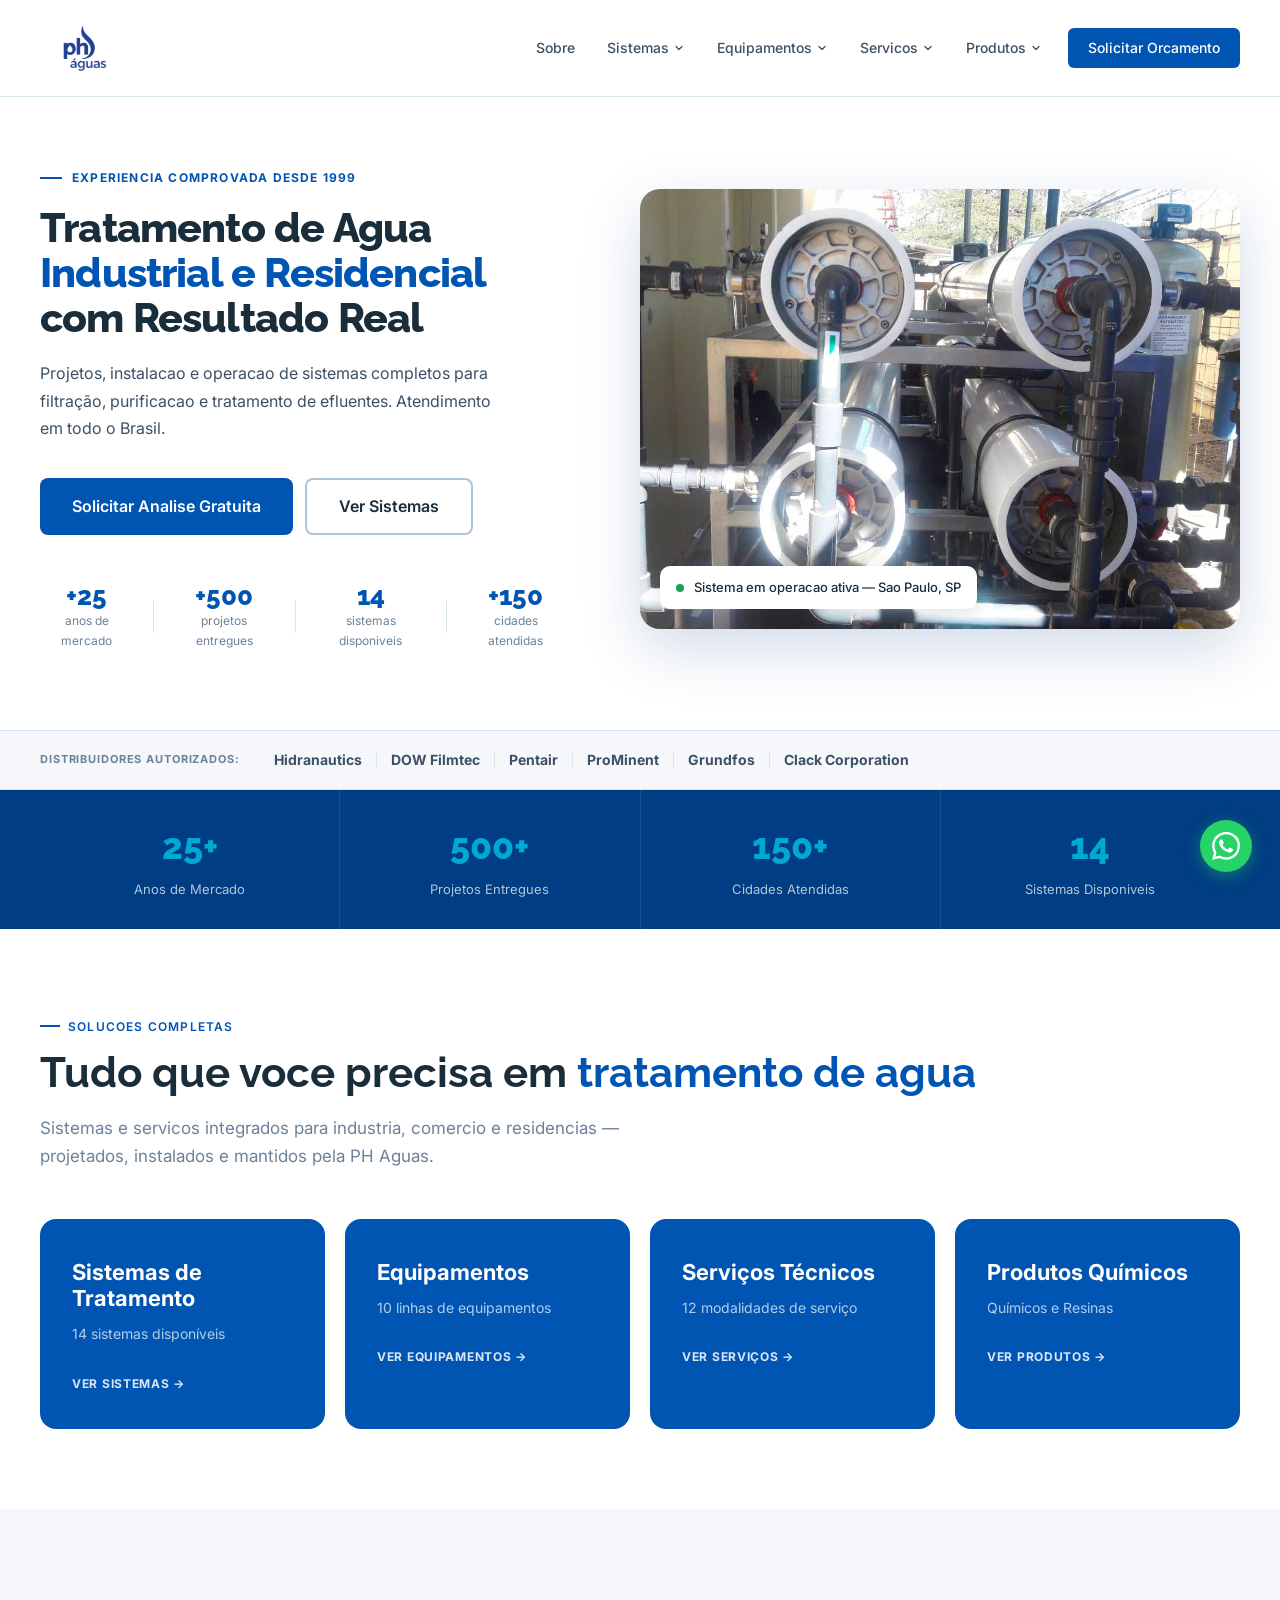
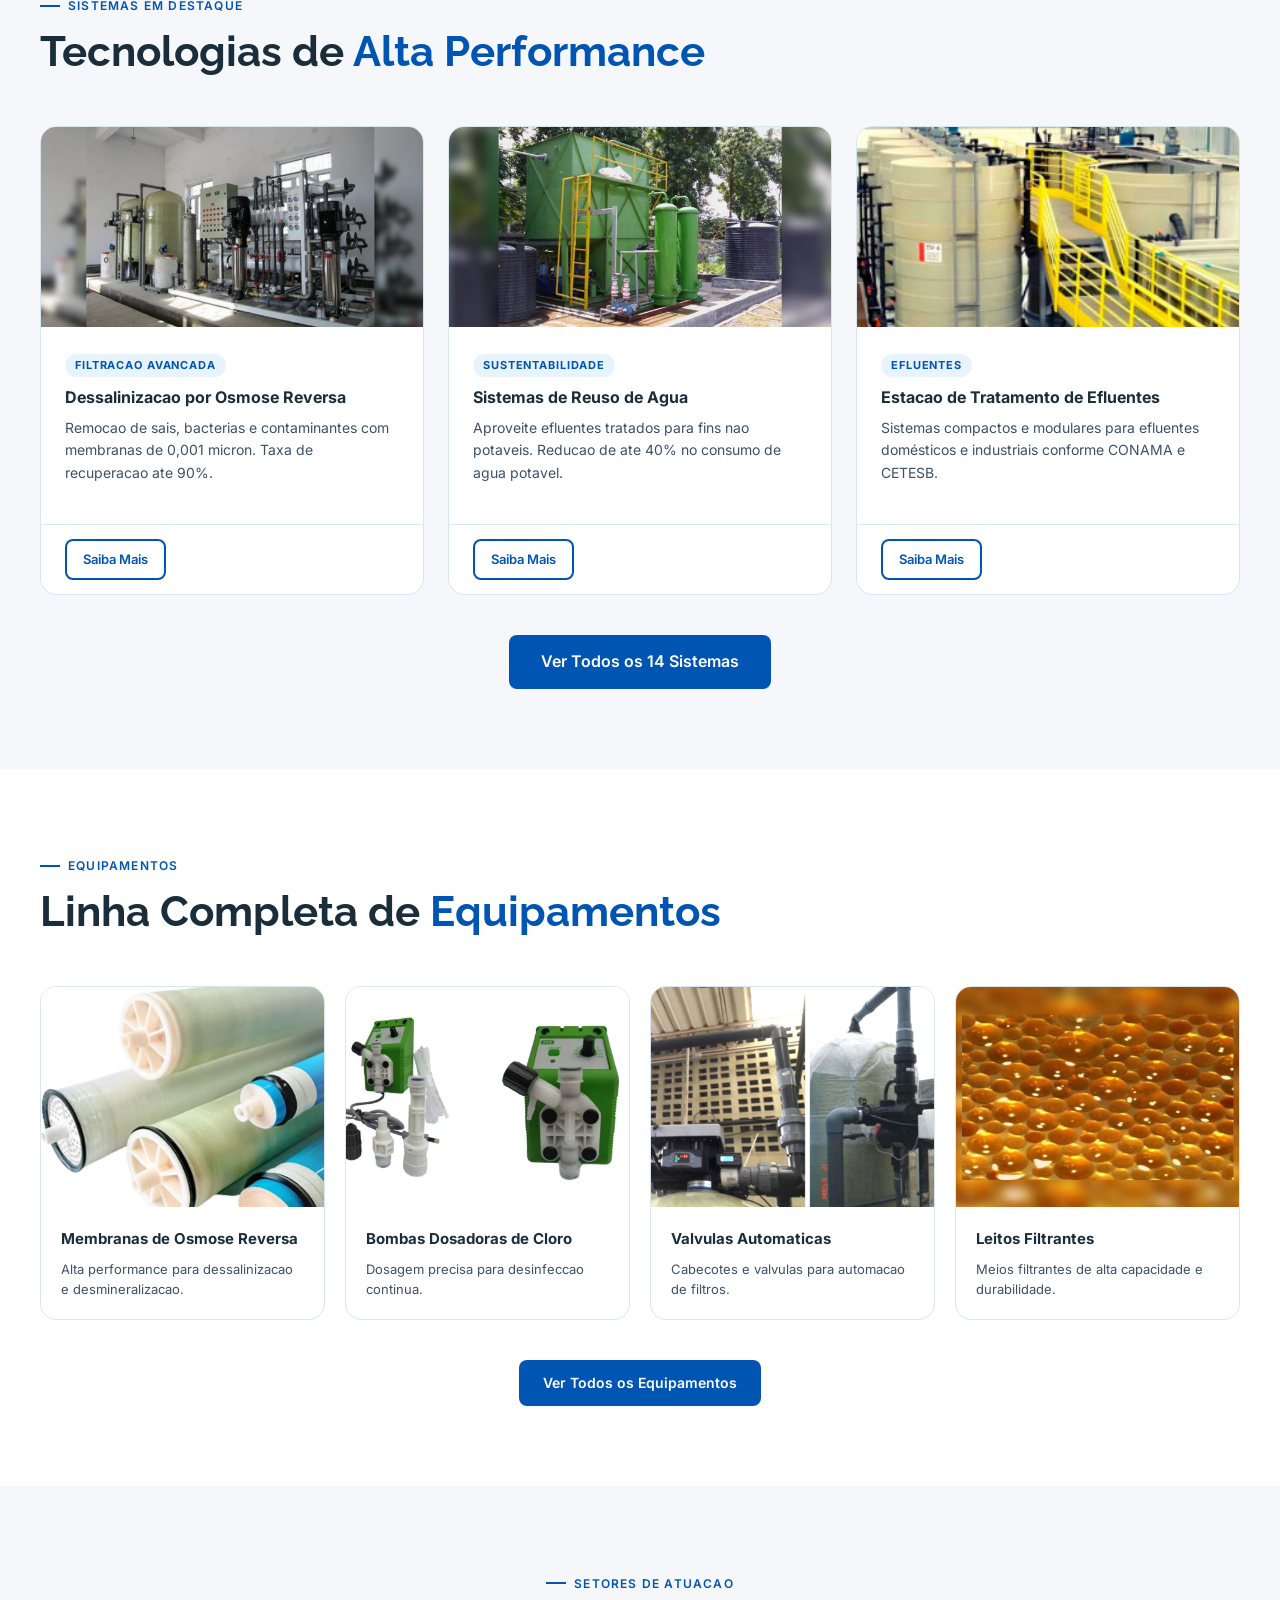
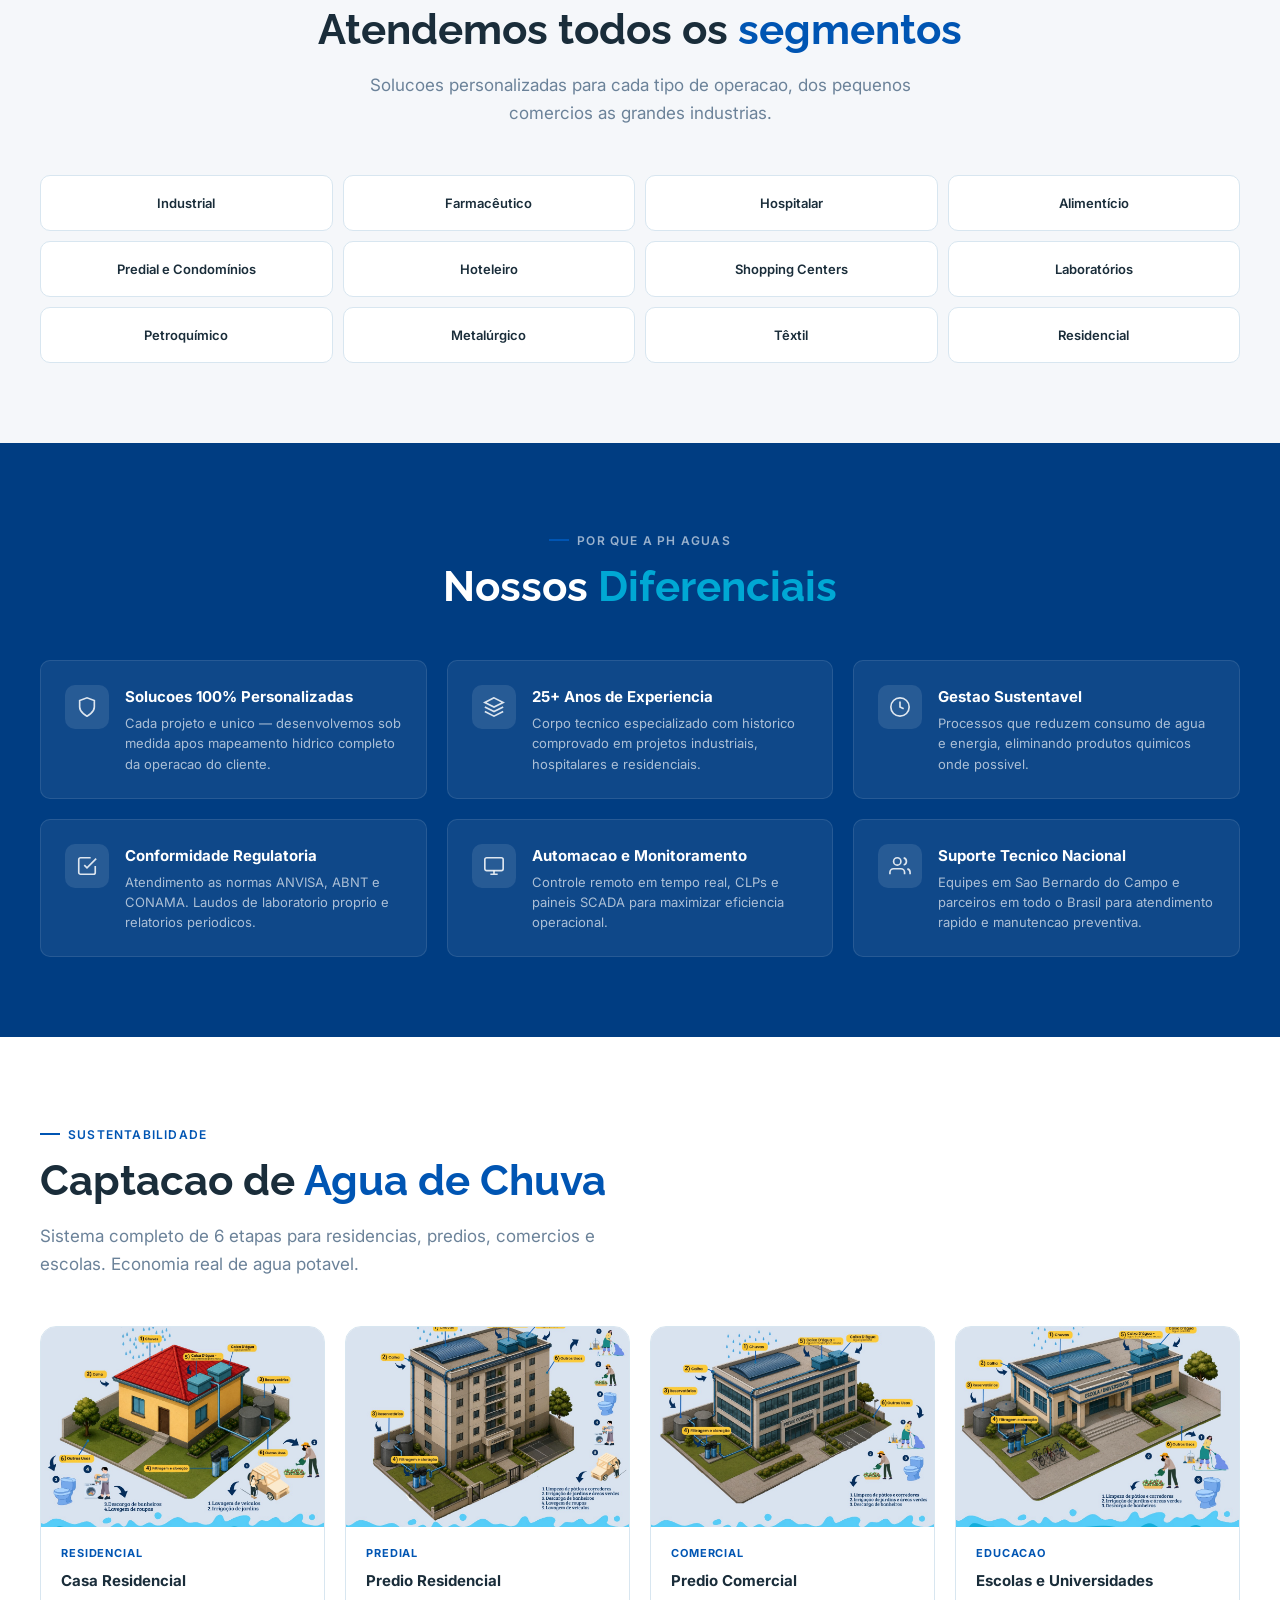
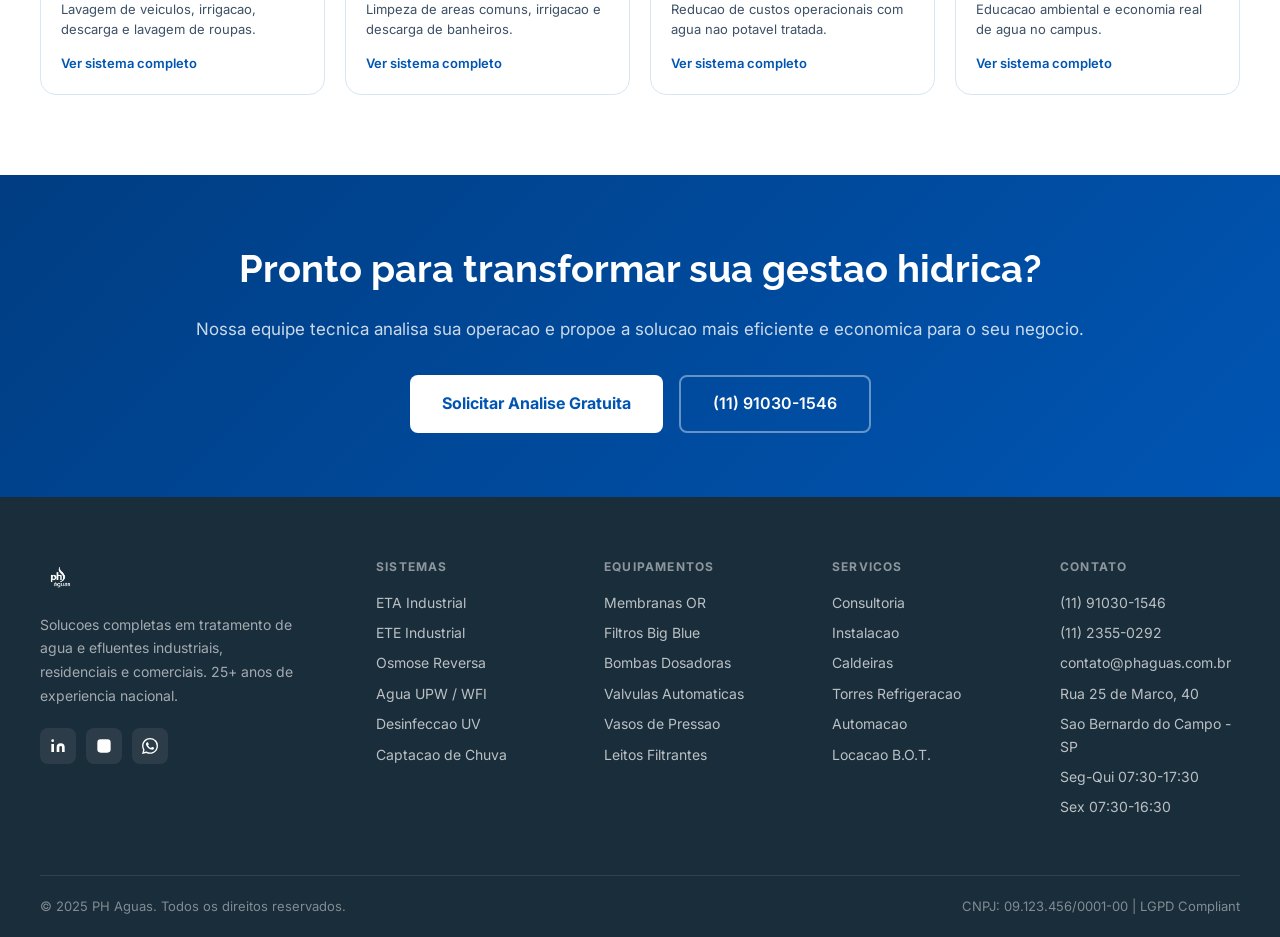
==== index.html @ 504dcce9 "Add full PH Aguas website" ====
<!DOCTYPE html>
<html lang="pt-BR">
<head>
  <meta charset="UTF-8">
  <meta name="viewport" content="width=device-width, initial-scale=1.0">
  <title>PH Aguas &mdash; Tratamento de Agua e Efluentes Industriais</title>
  <meta name="description" content="PH Aguas: solucoes completas em tratamento de agua industrial, residencial e captacao de chuva. +25 anos de experiencia em todo o Brasil.">
  <link rel="preconnect" href="https://fonts.googleapis.com">
  <link href="https://fonts.googleapis.com/css2?family=Inter:wght@300;400;500;600;700&family=Raleway:wght@700;800&display=swap" rel="stylesheet">
  <link rel="stylesheet" href="styles/main.css">
  <style>
    .category-grid { display: grid; grid-template-columns: repeat(4,1fr); gap: 20px; }
    @media(max-width:1024px) { .category-grid { grid-template-columns: repeat(2,1fr); } }
    @media(max-width:600px)  { .category-grid { grid-template-columns: 1fr; } }

    .diff-grid { display: grid; grid-template-columns: repeat(3,1fr); gap: 20px; }
    @media(max-width:768px){ .diff-grid { grid-template-columns: 1fr; } }
    .diff-item { display: flex; gap: 16px; align-items: flex-start; padding: 24px; background: rgba(255,255,255,.06); border: 1px solid rgba(255,255,255,.1); border-radius: var(--radius); }
    .diff-icon { width: 44px; height: 44px; border-radius: 10px; background: rgba(255,255,255,.1); display: flex; align-items: center; justify-content: center; flex-shrink: 0; }
    .diff-icon svg { width: 22px; stroke: rgba(255,255,255,.85); fill: none; stroke-width: 1.8; }
    .diff-title { font-size: 15px; font-weight: 700; color: var(--white); margin-bottom: 4px; }
    .diff-desc { font-size: 13px; color: rgba(255,255,255,.65); line-height: 1.55; }

    .chuva-grid { display: grid; grid-template-columns: repeat(4,1fr); gap: 20px; }
    @media(max-width:900px){ .chuva-grid { grid-template-columns: repeat(2,1fr); } }
    @media(max-width:500px){ .chuva-grid { grid-template-columns: 1fr; } }
    .chuva-card { background: var(--white); border: 1px solid var(--gray-border); border-radius: var(--radius-lg); overflow: hidden; transition: all var(--transition); cursor: pointer; text-decoration: none; color: inherit; display: block; }
    .chuva-card:hover { box-shadow: var(--shadow-lg); transform: translateY(-4px); border-color: var(--blue); }
    .chuva-card img { width: 100%; height: 200px; object-fit: cover; display: block; }
    .chuva-card-body { padding: 18px 20px 20px; }
    .chuva-tag { font-size: 11px; font-weight: 700; color: var(--blue); text-transform: uppercase; letter-spacing: .08em; margin-bottom: 6px; }
    .chuva-title { font-size: 15px; font-weight: 700; color: var(--text-dark); margin-bottom: 6px; }
    .chuva-desc { font-size: 13px; color: var(--text); line-height: 1.55; margin-bottom: 14px; }
    .chuva-link { font-size: 13px; font-weight: 600; color: var(--blue); }
  </style>
</head>
<body class="page-content">

  <!-- HERO -->
  <section id="hero-home">
    <div class="container">
      <div class="hero-wrap">
        <div class="hero-content">
          <div class="hero-eyebrow">Experiencia comprovada desde 1999</div>
          <h1 class="hero-h1">Tratamento de Agua<br><span class="accent">Industrial e Residencial</span><br>com Resultado Real</h1>
          <p class="hero-sub">Projetos, instalacao e operacao de sistemas completos para filtração, purificacao e tratamento de efluentes. Atendimento em todo o Brasil.</p>
          <div class="hero-actions">
            <a href="contato.html" class="btn btn-primary btn-lg">Solicitar Analise Gratuita</a>
            <a href="sistemas.html" class="btn btn-outline-dark btn-lg">Ver Sistemas</a>
          </div>
          <div class="hero-trust-row">
            <div class="trust-stat">
              <span class="trust-num">+25</span>
              <span class="trust-lbl">anos de mercado</span>
            </div>
            <div class="trust-sep"></div>
            <div class="trust-stat">
              <span class="trust-num">+500</span>
              <span class="trust-lbl">projetos entregues</span>
            </div>
            <div class="trust-sep"></div>
            <div class="trust-stat">
              <span class="trust-num">14</span>
              <span class="trust-lbl">sistemas disponiveis</span>
            </div>
            <div class="trust-sep"></div>
            <div class="trust-stat">
              <span class="trust-num">+150</span>
              <span class="trust-lbl">cidades atendidas</span>
            </div>
          </div>
        </div>
        <div class="hero-photo">
          <div class="hero-photo-frame">
            <img src="images/sistemas/osmose-reversa.jpg" alt="Sistema de Osmose Reversa PH Aguas">
            <div class="hero-badge-card">
              <span class="badge-dot"></span>
              <span>Sistema em operacao ativa &mdash; Sao Paulo, SP</span>
            </div>
          </div>
        </div>
      </div>
    </div>
    <div class="hero-partners-bar">
      <div class="container">
        <span class="partners-label">Distribuidores autorizados:</span>
        <div class="partners-row">
          <span class="partner-name">Hidranautics</span>
          <span class="partner-sep"></span>
          <span class="partner-name">DOW Filmtec</span>
          <span class="partner-sep"></span>
          <span class="partner-name">Pentair</span>
          <span class="partner-sep"></span>
          <span class="partner-name">ProMinent</span>
          <span class="partner-sep"></span>
          <span class="partner-name">Grundfos</span>
          <span class="partner-sep"></span>
          <span class="partner-name">Clack Corporation</span>
        </div>
      </div>
    </div>
  </section>

  <!-- STATS BAR -->
  <div class="stats-bar">
    <div class="container">
      <div class="stat-item"><span class="stat-value" data-target="25" data-suffix="+">25+</span><span class="stat-label">Anos de Mercado</span></div>
      <div class="stat-item"><span class="stat-value" data-target="500" data-suffix="+">500+</span><span class="stat-label">Projetos Entregues</span></div>
      <div class="stat-item"><span class="stat-value" data-target="150" data-suffix="+">150+</span><span class="stat-label">Cidades Atendidas</span></div>
      <div class="stat-item"><span class="stat-value" data-target="14" data-suffix="">14</span><span class="stat-label">Sistemas Disponiveis</span></div>
    </div>
  </div>

  <!-- CATEGORIAS -->
  <section class="section">
    <div class="container">
      <div class="section-header">
        <span class="section-tag">Solucoes Completas</span>
        <h2 class="section-title">Tudo que voce precisa em <span>tratamento de agua</span></h2>
        <p class="section-subtitle">Sistemas e servicos integrados para industria, comercio e residencias &mdash; projetados, instalados e mantidos pela PH Aguas.</p>
      </div>
      <div class="category-grid">
        <a href="sistemas.html" class="ov-card fade-up" data-delay="0">
          <div class="ov-title">Sistemas de Tratamento</div>
          <div class="ov-count">14 sistemas disponíveis</div>
          <div class="ov-arrow">Ver sistemas &rarr;</div>
        </a>
        <a href="equipamentos.html" class="ov-card fade-up" data-delay="80">
          <div class="ov-title">Equipamentos</div>
          <div class="ov-count">10 linhas de equipamentos</div>
          <div class="ov-arrow">Ver equipamentos &rarr;</div>
        </a>
        <a href="servicos.html" class="ov-card fade-up" data-delay="160">
          <div class="ov-title">Serviços Técnicos</div>
          <div class="ov-count">12 modalidades de serviço</div>
          <div class="ov-arrow">Ver serviços &rarr;</div>
        </a>
        <a href="produtos.html" class="ov-card fade-up" data-delay="240">
          <div class="ov-title">Produtos Químicos</div>
          <div class="ov-count">Químicos e Resinas</div>
          <div class="ov-arrow">Ver produtos &rarr;</div>
        </a>
      </div>
    </div>
  </section>

  <!-- SISTEMAS DESTAQUE -->
  <section class="section gray">
    <div class="container">
      <div class="section-header">
        <span class="section-tag">Sistemas em Destaque</span>
        <h2 class="section-title">Tecnologias de <span>Alta Performance</span></h2>
      </div>
      <div class="grid-3">
        <div class="card fade-up" data-delay="0">
          <img class="card-img" src="images/sistemas/osmose-1.jpg" alt="Osmose Reversa">
          <div class="card-body">
            <span class="card-tag">Filtracao Avancada</span>
            <div class="card-title">Dessalinizacao por Osmose Reversa</div>
            <div class="card-desc">Remocao de sais, bacterias e contaminantes com membranas de 0,001 micron. Taxa de recuperacao ate 90%.</div>
          </div>
          <div class="card-footer"><a href="sistemas.html" class="btn btn-outline btn-sm">Saiba Mais</a></div>
        </div>
        <div class="card fade-up" data-delay="100">
          <img class="card-img" src="images/sistemas/reuso.jpg" alt="Reuso de Agua">
          <div class="card-body">
            <span class="card-tag">Sustentabilidade</span>
            <div class="card-title">Sistemas de Reuso de Agua</div>
            <div class="card-desc">Aproveite efluentes tratados para fins nao potaveis. Reducao de ate 40% no consumo de agua potavel.</div>
          </div>
          <div class="card-footer"><a href="sistemas.html" class="btn btn-outline btn-sm">Saiba Mais</a></div>
        </div>
        <div class="card fade-up" data-delay="200">
          <img class="card-img" src="images/sistemas/ete.jpg" alt="ETE">
          <div class="card-body">
            <span class="card-tag">Efluentes</span>
            <div class="card-title">Estacao de Tratamento de Efluentes</div>
            <div class="card-desc">Sistemas compactos e modulares para efluentes domésticos e industriais conforme CONAMA e CETESB.</div>
          </div>
          <div class="card-footer"><a href="sistemas.html" class="btn btn-outline btn-sm">Saiba Mais</a></div>
        </div>
      </div>
      <div style="text-align:center;margin-top:40px">
        <a href="sistemas.html" class="btn btn-primary btn-lg">Ver Todos os 14 Sistemas</a>
      </div>
    </div>
  </section>

  <!-- EQUIPAMENTOS DESTAQUE -->
  <section class="section">
    <div class="container">
      <div class="section-header">
        <span class="section-tag">Equipamentos</span>
        <h2 class="section-title">Linha Completa de <span>Equipamentos</span></h2>
      </div>
      <div class="grid-4 fade-up">
        <div class="eq-card">
          <img class="eq-card-img" src="images/equipamentos/membranas.jpg" alt="Membranas">
          <div class="eq-card-body">
            <div class="eq-card-title">Membranas de Osmose Reversa</div>
            <div class="eq-card-desc">Alta performance para dessalinizacao e desmineralizacao.</div>
          </div>
        </div>
        <div class="eq-card">
          <img class="eq-card-img" src="images/equipamentos/bombas.jpg" alt="Bombas">
          <div class="eq-card-body">
            <div class="eq-card-title">Bombas Dosadoras de Cloro</div>
            <div class="eq-card-desc">Dosagem precisa para desinfeccao continua.</div>
          </div>
        </div>
        <div class="eq-card">
          <img class="eq-card-img" src="images/equipamentos/valvulas.jpg" alt="Valvulas">
          <div class="eq-card-body">
            <div class="eq-card-title">Valvulas Automaticas</div>
            <div class="eq-card-desc">Cabecotes e valvulas para automacao de filtros.</div>
          </div>
        </div>
        <div class="eq-card">
          <img class="eq-card-img" src="images/equipamentos/leitos.jpg" alt="Leitos">
          <div class="eq-card-body">
            <div class="eq-card-title">Leitos Filtrantes</div>
            <div class="eq-card-desc">Meios filtrantes de alta capacidade e durabilidade.</div>
          </div>
        </div>
      </div>
      <div style="text-align:center;margin-top:40px">
        <a href="equipamentos.html" class="btn btn-primary">Ver Todos os Equipamentos</a>
      </div>
    </div>
  </section>

  <!-- SETORES -->
  <section class="section gray">
    <div class="container">
      <div class="section-header center">
        <span class="section-tag">Setores de Atuacao</span>
        <h2 class="section-title">Atendemos todos os <span>segmentos</span></h2>
        <p class="section-subtitle">Solucoes personalizadas para cada tipo de operacao, dos pequenos comercios as grandes industrias.</p>
      </div>
      <div class="sector-grid fade-up">
        <div class="sector-card"><span class="sector-name">Industrial</span></div>
        <div class="sector-card"><span class="sector-name">Farmacêutico</span></div>
        <div class="sector-card"><span class="sector-name">Hospitalar</span></div>
        <div class="sector-card"><span class="sector-name">Alimentício</span></div>
        <div class="sector-card"><span class="sector-name">Predial e Condomínios</span></div>
        <div class="sector-card"><span class="sector-name">Hoteleiro</span></div>
        <div class="sector-card"><span class="sector-name">Shopping Centers</span></div>
        <div class="sector-card"><span class="sector-name">Laboratórios</span></div>
        <div class="sector-card"><span class="sector-name">Petroquímico</span></div>
        <div class="sector-card"><span class="sector-name">Metalúrgico</span></div>
        <div class="sector-card"><span class="sector-name">Têxtil</span></div>
        <div class="sector-card"><span class="sector-name">Residencial</span></div>
      </div>
    </div>
  </section>

  <!-- DIFERENCIAIS -->
  <section class="section blue-dark">
    <div class="container">
      <div class="section-header center">
        <span class="section-tag" style="color:rgba(255,255,255,.6)">Por que a PH Aguas</span>
        <h2 class="section-title" style="color:white">Nossos <span style="color:var(--cyan)">Diferenciais</span></h2>
      </div>
      <div class="diff-grid fade-up">
        <div class="diff-item">
          <div class="diff-icon"><svg viewBox="0 0 24 24"><path d="M12 22s8-4 8-10V5l-8-3-8 3v7c0 6 8 10 8 10z"/></svg></div>
          <div>
            <div class="diff-title">Solucoes 100% Personalizadas</div>
            <div class="diff-desc">Cada projeto e unico — desenvolvemos sob medida apos mapeamento hidrico completo da operacao do cliente.</div>
          </div>
        </div>
        <div class="diff-item">
          <div class="diff-icon"><svg viewBox="0 0 24 24"><path d="M12 2L2 7l10 5 10-5-10-5zM2 17l10 5 10-5M2 12l10 5 10-5"/></svg></div>
          <div>
            <div class="diff-title">25+ Anos de Experiencia</div>
            <div class="diff-desc">Corpo tecnico especializado com historico comprovado em projetos industriais, hospitalares e residenciais.</div>
          </div>
        </div>
        <div class="diff-item">
          <div class="diff-icon"><svg viewBox="0 0 24 24"><circle cx="12" cy="12" r="10"/><polyline points="12 6 12 12 16 14"/></svg></div>
          <div>
            <div class="diff-title">Gestao Sustentavel</div>
            <div class="diff-desc">Processos que reduzem consumo de agua e energia, eliminando produtos quimicos onde possivel.</div>
          </div>
        </div>
        <div class="diff-item">
          <div class="diff-icon"><svg viewBox="0 0 24 24"><path d="M9 11l3 3L22 4"/><path d="M21 12v7a2 2 0 01-2 2H5a2 2 0 01-2-2V5a2 2 0 012-2h11"/></svg></div>
          <div>
            <div class="diff-title">Conformidade Regulatoria</div>
            <div class="diff-desc">Atendimento as normas ANVISA, ABNT e CONAMA. Laudos de laboratorio proprio e relatorios periodicos.</div>
          </div>
        </div>
        <div class="diff-item">
          <div class="diff-icon"><svg viewBox="0 0 24 24"><rect x="2" y="3" width="20" height="14" rx="2"/><path d="M8 21h8M12 17v4"/></svg></div>
          <div>
            <div class="diff-title">Automacao e Monitoramento</div>
            <div class="diff-desc">Controle remoto em tempo real, CLPs e paineis SCADA para maximizar eficiencia operacional.</div>
          </div>
        </div>
        <div class="diff-item">
          <div class="diff-icon"><svg viewBox="0 0 24 24"><path d="M17 21v-2a4 4 0 00-4-4H5a4 4 0 00-4 4v2"/><circle cx="9" cy="7" r="4"/><path d="M23 21v-2a4 4 0 00-3-3.87M16 3.13a4 4 0 010 7.75"/></svg></div>
          <div>
            <div class="diff-title">Suporte Tecnico Nacional</div>
            <div class="diff-desc">Equipes em Sao Bernardo do Campo e parceiros em todo o Brasil para atendimento rapido e manutencao preventiva.</div>
          </div>
        </div>
      </div>
    </div>
  </section>

  <!-- CAPTACAO DE AGUA DE CHUVA -->
  <section class="section">
    <div class="container">
      <div class="section-header">
        <span class="section-tag">Sustentabilidade</span>
        <h2 class="section-title">Captacao de <span>Agua de Chuva</span></h2>
        <p class="section-subtitle">Sistema completo de 6 etapas para residencias, predios, comercios e escolas. Economia real de agua potavel.</p>
      </div>
      <div class="chuva-grid fade-up">
        <a href="chuva.html#casa" class="chuva-card">
          <img src="images/chuva-casa.jpg" alt="Casa Residencial">
          <div class="chuva-card-body">
            <div class="chuva-tag">Residencial</div>
            <div class="chuva-title">Casa Residencial</div>
            <div class="chuva-desc">Lavagem de veiculos, irrigacao, descarga e lavagem de roupas.</div>
            <div class="chuva-link">Ver sistema completo</div>
          </div>
        </a>
        <a href="chuva.html#predial" class="chuva-card">
          <img src="images/chuva-predial.jpg" alt="Predio Residencial">
          <div class="chuva-card-body">
            <div class="chuva-tag">Predial</div>
            <div class="chuva-title">Predio Residencial</div>
            <div class="chuva-desc">Limpeza de areas comuns, irrigacao e descarga de banheiros.</div>
            <div class="chuva-link">Ver sistema completo</div>
          </div>
        </a>
        <a href="chuva.html#comercial" class="chuva-card">
          <img src="images/chuva-comercial.jpg" alt="Predio Comercial">
          <div class="chuva-card-body">
            <div class="chuva-tag">Comercial</div>
            <div class="chuva-title">Predio Comercial</div>
            <div class="chuva-desc">Reducao de custos operacionais com agua nao potavel tratada.</div>
            <div class="chuva-link">Ver sistema completo</div>
          </div>
        </a>
        <a href="chuva.html#escola" class="chuva-card">
          <img src="images/chuva-escola.jpg" alt="Escola">
          <div class="chuva-card-body">
            <div class="chuva-tag">Educacao</div>
            <div class="chuva-title">Escolas e Universidades</div>
            <div class="chuva-desc">Educacao ambiental e economia real de agua no campus.</div>
            <div class="chuva-link">Ver sistema completo</div>
          </div>
        </a>
      </div>
    </div>
  </section>

  <!-- CTA FINAL -->
  <div class="cta-band">
    <div class="container">
      <h2>Pronto para transformar sua gestao hidrica?</h2>
      <p>Nossa equipe tecnica analisa sua operacao e propoe a solucao mais eficiente e economica para o seu negocio.</p>
      <div class="actions">
        <a href="contato.html" class="btn btn-white btn-lg">Solicitar Analise Gratuita</a>
        <a href="tel:+5511910301546" class="btn btn-outline btn-lg" style="border-color:rgba(255,255,255,.4);color:white;">(11) 91030-1546</a>
      </div>
    </div>
  </div>

  <script src="scripts/components.js"></script>
  <script src="scripts/main.js"></script>
</body>
</html>
---- styles/main.css ----
/* PH Águas — Design System */
:root {
  --blue-dark:   #003D82;
  --blue:        #0055B3;
  --blue-mid:    #0077CC;
  --blue-light:  #E8F4FD;
  --blue-pale:   #F0F7FF;
  --cyan:        #00A8D4;
  --text-dark:   #1A2D3A;
  --text:        #3D5066;
  --text-light:  #6B8299;
  --white:       #FFFFFF;
  --gray-bg:     #F5F7FA;
  --gray-border: #D8E6F0;
  --gray-mid:    #B0C4D8;
  --green:       #1A9E5C;
  --shadow-sm:   0 2px 8px rgba(0,85,179,0.08);
  --shadow:      0 4px 20px rgba(0,85,179,0.12);
  --shadow-lg:   0 8px 40px rgba(0,85,179,0.18);
  --radius:      10px;
  --radius-lg:   16px;
  --font:        'Inter', 'Segoe UI', system-ui, sans-serif;
  --font-display:'Raleway', 'Inter', sans-serif;
  --transition:  0.25s ease;
}

*, *::before, *::after { box-sizing: border-box; margin: 0; padding: 0; }
html { scroll-behavior: smooth; font-size: 16px; }
body { font-family: var(--font); color: var(--text-dark); background: var(--white); line-height: 1.6; overflow-x: hidden; }
img { display: block; max-width: 100%; }
a { color: inherit; text-decoration: none; }
button { cursor: pointer; border: none; background: none; font-family: inherit; }
ul { list-style: none; }

/* ── SCROLLBAR */
::-webkit-scrollbar { width: 5px; }
::-webkit-scrollbar-track { background: var(--gray-bg); }
::-webkit-scrollbar-thumb { background: var(--blue-mid); border-radius: 3px; }

/* ── PROGRESS */
#progress { position: fixed; top: 0; left: 0; height: 3px; width: 0; background: linear-gradient(90deg, var(--blue), var(--cyan)); z-index: 9999; transition: width .1s linear; }

/* ── HEADER */
#header {
  position: fixed; top: 0; left: 0; right: 0; z-index: 1000;
  background: rgba(255,255,255,0.97);
  border-bottom: 1px solid var(--gray-border);
  backdrop-filter: blur(12px);
  transition: box-shadow var(--transition);
  overflow: visible;
}
#header.scrolled { box-shadow: var(--shadow); }
.header-wrap {
  max-width: 1280px; margin: 0 auto;
  padding: 0 40px;
  display: flex; align-items: center; justify-content: space-between;
  height: 96px;
}
.logo { display: flex; align-items: center; gap: 14px; flex-shrink: 0; }
.logo img { height: 88px; width: auto; }
.logo-tagline { display: none; }

.nav-main { display: flex; align-items: center; gap: 4px; }
.nav-main a {
  padding: 8px 14px; border-radius: 6px;
  font-size: 14px; font-weight: 500; color: var(--text);
  transition: background var(--transition), color var(--transition);
  white-space: nowrap;
}
.nav-main a:hover, .nav-main a.active { background: var(--blue-light); color: var(--blue); }
.nav-main a.btn-nav {
  background: var(--blue); color: var(--white);
  padding: 9px 20px; margin-left: 8px;
}
.nav-main a.btn-nav:hover { background: var(--blue-dark); }

.hamburger { display: none; flex-direction: column; gap: 5px; padding: 4px; }
.hamburger span { display: block; width: 22px; height: 2px; background: var(--text-dark); border-radius: 2px; transition: transform var(--transition); }

.mobile-menu {
  display: none; flex-direction: column;
  position: fixed; top: 96px; left: 0; right: 0;
  background: var(--white); border-bottom: 1px solid var(--gray-border);
  padding: 12px 20px 20px; gap: 2px; z-index: 999;
}
.mobile-menu.open { display: flex; }
.mobile-menu a { padding: 12px 16px; font-size: 15px; font-weight: 500; color: var(--text); border-radius: 8px; }
.mobile-menu a:hover { background: var(--blue-light); color: var(--blue); }

/* ── WHATSAPP */
.wa-float {
  position: fixed; bottom: 28px; right: 28px; z-index: 998;
  width: 52px; height: 52px; border-radius: 50%;
  background: #25D366; display: flex; align-items: center; justify-content: center;
  box-shadow: 0 4px 16px rgba(37,211,102,.4);
  animation: waPulse 3s ease-in-out infinite;
  transition: transform var(--transition);
}
.wa-float:hover { transform: scale(1.08); }
.wa-float svg { width: 28px; fill: white; }
@keyframes waPulse {
  0%,100% { box-shadow: 0 4px 16px rgba(37,211,102,.4); }
  50%      { box-shadow: 0 4px 32px rgba(37,211,102,.65); }
}

/* ── PAGE WRAPPER */
.page-content { padding-top: 96px; }

/* ── SECTION COMMONS */
.section { padding: 80px 0; }
.section.gray { background: var(--gray-bg); }
.section.blue-dark { background: var(--blue-dark); color: var(--white); }
.container { max-width: 1280px; margin: 0 auto; padding: 0 40px; }
.section-tag {
  display: inline-flex; align-items: center; gap: 8px;
  font-size: 12px; font-weight: 600; letter-spacing: .1em; text-transform: uppercase;
  color: var(--blue); margin-bottom: 12px;
}
.section-tag::before { content: ''; display: block; width: 20px; height: 2px; background: var(--blue); }
.section-title {
  font-family: var(--font-display); font-weight: 700;
  font-size: clamp(28px, 4vw, 42px); color: var(--text-dark); line-height: 1.2; margin-bottom: 16px;
}
.section-title span { color: var(--blue); }
.section-subtitle { font-size: 17px; color: var(--text-light); max-width: 600px; line-height: 1.65; margin-bottom: 48px; }
.section-header { margin-bottom: 48px; }
.section-header.center { text-align: center; }
.section-header.center .section-tag { justify-content: center; }
.section-header.center .section-subtitle { margin: 0 auto 48px; }

/* ── BUTTONS */
.btn {
  display: inline-flex; align-items: center; gap: 8px;
  padding: 12px 24px; border-radius: 8px; font-size: 14px; font-weight: 600;
  transition: all var(--transition); white-space: nowrap; cursor: pointer;
}
.btn-primary { background: var(--blue); color: var(--white); }
.btn-primary:hover { background: var(--blue-dark); transform: translateY(-1px); box-shadow: var(--shadow); }
.btn-outline { border: 2px solid var(--blue); color: var(--blue); }
.btn-outline:hover { background: var(--blue-light); }
.btn-white { background: var(--white); color: var(--blue); font-weight: 700; }
.btn-white:hover { background: var(--blue-light); }
.btn-sm { padding: 8px 16px; font-size: 13px; }
.btn-lg { padding: 14px 32px; font-size: 16px; }

/* ── CARDS */
.card {
  background: var(--white); border: 1px solid var(--gray-border);
  border-radius: var(--radius-lg); overflow: hidden;
  transition: box-shadow var(--transition), transform var(--transition);
}
.card:hover { box-shadow: var(--shadow-lg); transform: translateY(-4px); }
.card-img { width: 100%; height: 200px; object-fit: cover; }
.card-body { padding: 24px; }
.card-tag {
  display: inline-block; font-size: 11px; font-weight: 700; letter-spacing: .08em; text-transform: uppercase;
  color: var(--blue); background: var(--blue-light); padding: 3px 10px; border-radius: 100px; margin-bottom: 10px;
}
.card-title { font-size: 16px; font-weight: 700; color: var(--text-dark); margin-bottom: 8px; line-height: 1.35; }
.card-desc { font-size: 14px; color: var(--text); line-height: 1.6; margin-bottom: 16px; }
.card-footer { border-top: 1px solid var(--gray-border); padding: 14px 24px; display: flex; align-items: center; justify-content: space-between; }

/* ── GRID LAYOUTS */
.grid-2 { display: grid; grid-template-columns: 1fr 1fr; gap: 24px; }
.grid-3 { display: grid; grid-template-columns: repeat(3,1fr); gap: 24px; }
@media(max-width:960px){ .grid-3 { grid-template-columns: repeat(2,1fr); } }
.grid-4 { display: grid; grid-template-columns: repeat(4,1fr); gap: 20px; }
.grid-auto { display: grid; grid-template-columns: repeat(auto-fill, minmax(280px,1fr)); gap: 24px; }

/* ── FILTER TABS */
.filter-tabs { display: flex; flex-wrap: wrap; gap: 8px; margin-bottom: 36px; }
.filter-tab {
  padding: 8px 18px; border-radius: 100px; font-size: 14px; font-weight: 500;
  border: 1.5px solid var(--gray-border); color: var(--text); background: var(--white);
  cursor: pointer; transition: all var(--transition);
}
.filter-tab:hover, .filter-tab.active {
  border-color: var(--blue); background: var(--blue); color: var(--white);
}

/* ── PAGE HERO (inner pages) */
.page-hero {
  background: linear-gradient(135deg, var(--blue-dark) 0%, var(--blue) 60%, var(--blue-mid) 100%);
  padding: 80px 0 64px; color: var(--white); position: relative; overflow: hidden;
}
.page-hero::before {
  content: ''; position: absolute; inset: 0;
  background: url('data:image/svg+xml,<svg xmlns="http://www.w3.org/2000/svg" viewBox="0 0 100 100"><circle cx="80" cy="20" r="40" fill="rgba(255,255,255,0.03)"/><circle cx="20" cy="80" r="30" fill="rgba(255,255,255,0.04)"/></svg>') center/cover;
}
.page-hero .container { position: relative; }
.breadcrumb { display: flex; align-items: center; gap: 8px; font-size: 13px; color: rgba(255,255,255,.65); margin-bottom: 20px; }
.breadcrumb a { color: rgba(255,255,255,.65); transition: color var(--transition); }
.breadcrumb a:hover { color: var(--white); }
.breadcrumb span { color: rgba(255,255,255,.4); }
.page-hero h1 { font-family: var(--font-display); font-size: clamp(30px,4vw,48px); font-weight: 700; margin-bottom: 12px; }
.page-hero p { font-size: 17px; color: rgba(255,255,255,.8); max-width: 560px; }

/* ── STATS BAR */
.stats-bar { background: var(--blue-dark); color: var(--white); }
.stats-bar .container { display: flex; align-items: stretch; }
.stat-item { flex: 1; padding: 28px 20px; text-align: center; border-right: 1px solid rgba(255,255,255,.1); }
.stat-item:last-child { border-right: none; }
.stat-value { font-family: var(--font-display); font-size: 36px; font-weight: 800; color: var(--cyan); display: block; }
.stat-label { font-size: 13px; color: rgba(255,255,255,.7); }

/* ── HERO (HOME) */
#hero-home {
  min-height: 100vh; position: relative; display: flex; align-items: center;
  background: linear-gradient(135deg, var(--blue-dark) 0%, var(--blue) 55%, #004A99 100%);
  overflow: hidden; padding-top: 70px;
}
#hero-home::after {
  content: ''; position: absolute; bottom: 0; left: 0; right: 0; height: 120px;
  background: linear-gradient(180deg, transparent, var(--white));
}
.hero-bg-img {
  position: absolute; right: 0; top: 0; height: 100%; width: 55%; object-fit: cover;
  opacity: .12; mix-blend-mode: luminosity;
}
.hero-content { position: relative; z-index: 2; }
.hero-badge {
  display: inline-flex; align-items: center; gap: 8px;
  background: rgba(255,255,255,.12); border: 1px solid rgba(255,255,255,.25);
  color: rgba(255,255,255,.9); font-size: 12px; font-weight: 600; letter-spacing: .1em; text-transform: uppercase;
  padding: 6px 16px; border-radius: 100px; margin-bottom: 24px;
}
.hero-badge::before { content: ''; width: 6px; height: 6px; border-radius: 50%; background: var(--cyan); }
.hero-h1 {
  font-family: var(--font-display); font-weight: 800;
  font-size: clamp(38px, 5.5vw, 70px); line-height: 1.1; color: var(--white);
  margin-bottom: 24px; letter-spacing: -.02em;
}
.hero-h1 .accent { color: var(--cyan); }
.hero-sub { font-size: 18px; color: rgba(255,255,255,.8); max-width: 520px; line-height: 1.65; margin-bottom: 40px; }
.hero-actions { display: flex; gap: 16px; flex-wrap: wrap; margin-bottom: 60px; }
.hero-metrics { display: flex; gap: 32px; flex-wrap: wrap; }
.hm { }
.hm strong { display: block; font-size: 28px; font-weight: 800; color: var(--white); }
.hm span { font-size: 13px; color: rgba(255,255,255,.65); }

/* ── OVERVIEW CARDS (home grid) */
.overview-grid { display: grid; grid-template-columns: repeat(auto-fill, minmax(240px,1fr)); gap: 20px; }
.ov-card {
  background: var(--blue); border-radius: var(--radius-lg);
  padding: 40px 32px 36px; display: flex; flex-direction: column; gap: 8px;
  transition: all var(--transition); cursor: pointer;
  text-decoration: none; color: white; border: none;
}
.ov-card:hover { background: var(--blue-dark); box-shadow: 0 12px 32px rgba(0,55,130,.28); transform: translateY(-3px); }
.ov-icon { display: none; }
.ov-title { font-size: 22px; font-weight: 700; color: white; line-height: 1.2; }
.ov-count { font-size: 14px; color: rgba(255,255,255,.7); margin-top: 4px; }
.ov-arrow { margin-top: 20px; font-size: 12px; color: rgba(255,255,255,.85); font-weight: 700; display: flex; align-items: center; gap: 4px; text-transform: uppercase; letter-spacing: .06em; }

/* ── FAMILY SECTION (sistemas/serviços) */
.family-block { margin-bottom: 72px; }
.family-header {
  display: flex; align-items: baseline; gap: 20px;
  padding: 0 0 20px; background: transparent; border-radius: 0;
  border-bottom: 2px solid var(--blue);
  margin-bottom: 36px;
}
.family-icon { display: none; }
.family-name { font-size: 22px; font-weight: 700; color: var(--text-dark); letter-spacing: -.01em; }
.family-count { font-size: 13px; color: var(--text-light); font-weight: 500; margin-left: auto; }

/* ── SYSTEM CARD */
.sys-card {
  background: var(--white); border: 1px solid var(--gray-border); border-radius: var(--radius-lg);
  display: grid; grid-template-columns: 280px 1fr; overflow: hidden;
  transition: box-shadow var(--transition), border-color var(--transition);
  text-decoration: none; color: inherit; position: relative;
}
.sys-card::before {
  content: ''; position: absolute; left: 0; top: 0; bottom: 0; width: 4px;
  background: var(--blue); opacity: 0; transition: opacity var(--transition);
}
.sys-card:hover { box-shadow: var(--shadow-lg); border-color: var(--blue); }
.sys-card:hover::before { opacity: 1; }
.sys-card-img { width: 280px; height: 200px; object-fit: cover; flex-shrink: 0; }
.sys-card-body { padding: 28px 32px; display: flex; flex-direction: column; gap: 8px; }
.sys-card-tag { font-size: 10px; font-weight: 700; color: var(--blue); text-transform: uppercase; letter-spacing: .12em; }
.sys-card-title { font-size: 19px; font-weight: 700; color: var(--text-dark); line-height: 1.25; }
.sys-card-desc { font-size: 14px; color: var(--text); line-height: 1.65; flex: 1; margin-top: 4px; }
.sys-card-footer { display: flex; align-items: center; gap: 12px; margin-top: 16px; padding-top: 16px; border-top: 1px solid var(--gray-border); }

/* ── EQUIPMENT CARD */
.eq-card {
  background: var(--white); border: 1px solid var(--gray-border); border-radius: var(--radius-lg); overflow: hidden;
  transition: box-shadow var(--transition), transform var(--transition);
}
.eq-card:hover { box-shadow: var(--shadow-lg); transform: translateY(-4px); }
.eq-card-img { width: 100%; height: 220px; object-fit: cover; background: var(--gray-bg); }
.eq-card-body { padding: 20px; }
.eq-card-title { font-size: 15px; font-weight: 700; color: var(--text-dark); margin-bottom: 8px; }
.eq-card-desc { font-size: 13px; color: var(--text); line-height: 1.55; }

/* ── SERVICE CARD */
.srv-card {
  background: var(--white); border: 1px solid var(--gray-border); border-radius: var(--radius-lg);
  padding: 32px 28px; transition: all var(--transition);
  border-left: 3px solid var(--blue);
}
.srv-card:hover { box-shadow: var(--shadow-lg); border-left-color: var(--blue-dark); transform: translateY(-2px); }
.srv-icon { display: none; }
.srv-title { font-size: 18px; font-weight: 700; color: var(--text-dark); margin-bottom: 10px; line-height: 1.3; }
.srv-desc { font-size: 14px; color: var(--text); line-height: 1.65; }

/* ── PRODUCT CARD */
.prod-card {
  background: var(--white); border: 1px solid var(--gray-border); border-radius: var(--radius-lg);
  overflow: hidden; transition: all var(--transition);
}
.prod-card:hover { box-shadow: var(--shadow-lg); transform: translateY(-4px); }
.prod-card-img { width: 100%; height: 180px; object-fit: contain; background: var(--gray-bg); padding: 20px; }
.prod-card-body { padding: 20px; border-top: 1px solid var(--gray-border); }
.prod-tag { font-size: 11px; font-weight: 700; color: var(--green); text-transform: uppercase; letter-spacing: .08em; margin-bottom: 6px; }
.prod-title { font-size: 15px; font-weight: 700; color: var(--text-dark); margin-bottom: 6px; }
.prod-formula { font-family: monospace; font-size: 13px; color: var(--text-light); margin-bottom: 10px; }
.prod-desc { font-size: 13px; color: var(--text); line-height: 1.55; }

/* ── SPECS TABLE */
.specs-table { width: 100%; border-collapse: collapse; margin: 20px 0; }
.specs-table tr { border-bottom: 1px solid var(--gray-border); }
.specs-table td { padding: 10px 16px; font-size: 14px; }
.specs-table td:first-child { color: var(--text-light); width: 45%; font-weight: 500; }
.specs-table td:last-child { color: var(--text-dark); font-weight: 600; }

/* ── CTA BAND */
.cta-band {
  background: linear-gradient(135deg, var(--blue-dark), var(--blue));
  padding: 64px 0; color: var(--white); text-align: center;
}
.cta-band h2 { font-family: var(--font-display); font-size: clamp(26px,3.5vw,38px); font-weight: 700; margin-bottom: 16px; }
.cta-band p { font-size: 17px; color: rgba(255,255,255,.8); margin-bottom: 32px; }
.cta-band .actions { display: flex; gap: 16px; justify-content: center; flex-wrap: wrap; }

/* ── ABOUT */
.values-grid { display: grid; grid-template-columns: repeat(auto-fill, minmax(200px,1fr)); gap: 20px; }
.value-card { background: var(--white); border: 1px solid var(--gray-border); border-radius: var(--radius); padding: 24px 20px; transition: all var(--transition); }
.value-card:hover { border-color: var(--blue); box-shadow: var(--shadow); }
.value-num { font-family: var(--font-display); font-size: 32px; font-weight: 800; color: var(--blue-light); }
.value-title { font-size: 15px; font-weight: 700; color: var(--text-dark); margin-bottom: 6px; }
.value-desc { font-size: 13px; color: var(--text); }

/* ── CONTACT */
.contact-grid { display: grid; grid-template-columns: 1fr 1.2fr; gap: 60px; align-items: start; }
.contact-info { display: flex; flex-direction: column; gap: 16px; }
.ci { display: flex; gap: 16px; align-items: flex-start; padding: 18px 20px; background: var(--white); border: 1px solid var(--gray-border); border-radius: var(--radius); transition: all var(--transition); }
.ci:hover { border-color: var(--blue); }
.ci-icon { width: 40px; height: 40px; border-radius: 8px; background: var(--blue-light); display: flex; align-items: center; justify-content: center; flex-shrink: 0; }
.ci-icon svg { width: 18px; stroke: var(--blue); fill: none; stroke-width: 2; }
.ci-label { font-size: 11px; font-weight: 700; text-transform: uppercase; letter-spacing: .08em; color: var(--text-light); margin-bottom: 2px; }
.ci-value { font-size: 15px; font-weight: 600; color: var(--text-dark); }
.ci-sub { font-size: 12px; color: var(--text-light); }

.form-card { background: var(--white); border: 1px solid var(--gray-border); border-radius: var(--radius-lg); padding: 36px; box-shadow: var(--shadow); }
.form-title { font-size: 20px; font-weight: 700; margin-bottom: 24px; color: var(--text-dark); }
.form-grid { display: grid; grid-template-columns: 1fr 1fr; gap: 16px; }
.fg { display: flex; flex-direction: column; gap: 6px; }
.fg.full { grid-column: 1/-1; }
.fg label { font-size: 13px; font-weight: 600; color: var(--text); }
.fg input, .fg select, .fg textarea {
  padding: 11px 14px; border: 1.5px solid var(--gray-border); border-radius: 8px;
  font-size: 14px; font-family: inherit; color: var(--text-dark); background: var(--white);
  transition: border-color var(--transition); outline: none;
}
.fg input:focus, .fg select:focus, .fg textarea:focus { border-color: var(--blue); }
.fg textarea { resize: vertical; min-height: 100px; }
.btn-submit {
  width: 100%; grid-column: 1/-1; padding: 14px; border-radius: 8px;
  background: var(--blue); color: var(--white); font-size: 15px; font-weight: 700;
  cursor: pointer; border: none; transition: all var(--transition);
  display: flex; align-items: center; justify-content: center; gap: 10px;
}
.btn-submit:hover { background: var(--blue-dark); transform: translateY(-1px); box-shadow: var(--shadow); }

/* ── FOOTER */
#footer { background: var(--text-dark); color: var(--white); padding-top: 60px; }
.footer-grid { display: grid; grid-template-columns: 1.6fr repeat(4,1fr); gap: 48px; padding-bottom: 48px; border-bottom: 1px solid rgba(255,255,255,.1); }
.footer-brand img { height: 40px; margin-bottom: 16px; filter: brightness(0) invert(1); }
.footer-brand p { font-size: 14px; color: rgba(255,255,255,.6); line-height: 1.7; max-width: 260px; margin-bottom: 20px; }
.footer-social { display: flex; gap: 10px; }
.footer-social a { width: 36px; height: 36px; border-radius: 8px; background: rgba(255,255,255,.08); display: flex; align-items: center; justify-content: center; transition: background var(--transition); }
.footer-social a:hover { background: var(--blue-mid); }
.footer-social svg { width: 16px; fill: white; }
.footer-col h5 { font-size: 12px; font-weight: 700; letter-spacing: .1em; text-transform: uppercase; color: rgba(255,255,255,.5); margin-bottom: 16px; }
.footer-col a, .footer-col span { display: block; font-size: 14px; color: rgba(255,255,255,.7); margin-bottom: 8px; transition: color var(--transition); }
.footer-col a:hover { color: var(--white); }
.footer-bottom { padding: 20px 0; display: flex; justify-content: space-between; align-items: center; font-size: 13px; color: rgba(255,255,255,.45); }

/* ── ANIMATIONS */
.fade-up { opacity: 0; transform: translateY(24px); transition: opacity .5s ease, transform .5s ease; }
.fade-up.visible { opacity: 1; transform: none; }

/* ── RESPONSIVE */
@media (max-width: 1024px) {
  .grid-4 { grid-template-columns: repeat(2,1fr); }
  .footer-grid { grid-template-columns: 1fr 1fr; gap: 32px; }
  .sys-card { grid-template-columns: 160px 1fr; }
  .sys-card-img { width: 160px; height: 140px; }
}
@media (max-width: 768px) {
  .container { padding: 0 20px; }
  .nav-main { display: none; }
  .hamburger { display: flex; }
  .header-wrap { padding: 0 20px; }
  .section { padding: 56px 0; }
  .grid-2, .grid-3 { grid-template-columns: 1fr; }
  .contact-grid { grid-template-columns: 1fr; }
  .hero-metrics { gap: 20px; }
  .sys-card { grid-template-columns: 1fr; }
  .sys-card-img { width: 100%; height: 200px; }
  .footer-grid { grid-template-columns: 1fr; gap: 24px; }
  .form-grid { grid-template-columns: 1fr; }
  .cta-band .actions { flex-direction: column; align-items: center; }
}
@media (max-width: 480px) {
  .hero-h1 { font-size: 32px; }
  .hero-actions { flex-direction: column; }
  .stats-bar .container { flex-direction: column; }
  .stat-item { border-right: none; border-bottom: 1px solid rgba(255,255,255,.1); }
  .overview-grid { grid-template-columns: 1fr; }
}

/* ── MEGA MENU ──────────────────────────────────────────────── */
.nav-main { align-items: stretch; }
.nav-link-plain {
  display: flex; align-items: center;
  padding: 8px 14px; border-radius: 6px;
  font-size: 14px; font-weight: 500; color: var(--text);
  transition: background var(--transition), color var(--transition);
  white-space: nowrap; text-decoration: none;
}
.nav-link-plain:hover, .nav-link-plain.active { background: var(--blue-light); color: var(--blue); }
.nav-item { position: relative; display: flex; align-items: center; }
.nav-link-drop {
  display: flex; align-items: center; gap: 4px; align-self: stretch;
  padding: 8px 14px; border-radius: 6px;
  font-size: 14px; font-weight: 500; color: var(--text);
  transition: background var(--transition), color var(--transition);
  white-space: nowrap; text-decoration: none; cursor: pointer;
}
.nav-link-drop:hover, .nav-link-drop.active { background: var(--blue-light); color: var(--blue); }
.nav-item:hover .nav-link-drop { background: var(--blue-light); color: var(--blue); }
.nav-caret { width: 12px; height: 12px; transition: transform var(--transition); flex-shrink: 0; }
.nav-item:hover .nav-caret { transform: rotate(180deg); }
.mega-drop {
  display: none; position: absolute; top: 100%; left: 0;
  background: var(--white); border: 1px solid var(--gray-border);
  border-top: 2px solid var(--blue);
  border-radius: 0 0 var(--radius-lg) var(--radius-lg);
  box-shadow: 0 16px 48px rgba(0,55,130,.14); z-index: 2000; min-width: 500px;
}
.mega-drop-right { left: auto; right: 0; }
.nav-item:hover .mega-drop,
.nav-item.nav-open .mega-drop { display: block; }
/* bridge gap between nav link and dropdown */
.nav-item::after { content: ''; position: absolute; top: 100%; left: -10px; right: -10px; height: 10px; }
.mega-section { display: flex; padding: 24px 8px; }
.mega-col { flex: 1; padding: 0 16px; border-right: 1px solid var(--gray-border); }
.mega-col:last-child { border-right: none; }
.mega-col-head {
  font-size: 10px; font-weight: 700; text-transform: uppercase; letter-spacing: .1em;
  color: var(--text-light); margin-bottom: 10px; padding-bottom: 8px;
  border-bottom: 1px solid var(--gray-border);
}
.mega-col a {
  display: block; font-size: 13px; font-weight: 500; color: var(--text);
  padding: 5px 6px; border-radius: 4px;
  transition: background var(--transition), color var(--transition);
  white-space: nowrap; text-decoration: none;
}
.mega-col a:hover { color: var(--blue); background: var(--blue-light); }
.mega-view-all { margin-top: 12px; padding-top: 10px; border-top: 1px solid var(--gray-border); }
.mega-view-all a { font-size: 12px; font-weight: 700; color: var(--blue); padding: 4px 6px; }
.mega-view-all a:hover { background: var(--blue-light); }
@media(max-width:768px){ .nav-item { display: none; } .nav-link-plain { display: none; } .btn-nav { display: none; } }

/* ── HERO REDESIGN ──────────────────────────────────────────── */
#hero-home { background: var(--white); padding: 0; min-height: auto; overflow: visible; display: block; border-bottom: 1px solid var(--gray-border); }
#hero-home::after { display: none; }
.hero-bg-img { display: none; }
.hero-wrap { display: grid; grid-template-columns: 1fr 1fr; gap: 0; align-items: center; min-height: 560px; padding: 72px 0 80px; }
.hero-content { padding-right: 56px; }
.hero-eyebrow { font-size: 12px; font-weight: 700; text-transform: uppercase; letter-spacing: .1em; color: var(--blue); margin-bottom: 18px; display: flex; align-items: center; gap: 10px; }
.hero-eyebrow::before { content: ''; display: block; width: 22px; height: 2px; background: var(--blue); flex-shrink: 0; }
.hero-h1 { font-family: var(--font-display); font-size: clamp(32px, 3.2vw, 50px); color: var(--text-dark); line-height: 1.1; font-weight: 800; margin-bottom: 20px; letter-spacing: -.02em; }
.hero-h1 .accent { color: var(--blue); }
.hero-sub { font-size: 16px; color: var(--text); line-height: 1.7; margin-bottom: 36px; max-width: 460px; }
.hero-actions { display: flex; gap: 12px; margin-bottom: 48px; flex-wrap: wrap; }
.btn-outline-dark { border: 2px solid var(--gray-mid); color: var(--text-dark); background: transparent; }
.btn-outline-dark:hover { border-color: var(--blue); color: var(--blue); }
.hero-trust-row { display: flex; align-items: center; }
.trust-stat { padding: 0 20px; text-align: center; }
.trust-stat:first-child { padding-left: 0; }
.trust-num { display: block; font-family: var(--font-display); font-size: 26px; font-weight: 800; color: var(--blue); line-height: 1; }
.trust-lbl { font-size: 12px; color: var(--text-light); margin-top: 2px; display: block; }
.trust-sep { width: 1px; height: 32px; background: var(--gray-border); flex-shrink: 0; }
.hero-photo { position: relative; }
.hero-photo-frame { position: relative; border-radius: 20px; overflow: hidden; box-shadow: 0 20px 60px rgba(0,55,130,.18); }
.hero-photo-frame img { width: 100%; height: 440px; object-fit: cover; display: block; }
.hero-badge-card { position: absolute; bottom: 20px; left: 20px; background: white; border-radius: 10px; padding: 11px 16px; display: flex; align-items: center; gap: 10px; box-shadow: 0 4px 20px rgba(0,0,0,.12); font-size: 13px; font-weight: 500; color: var(--text-dark); }
.badge-dot { width: 8px; height: 8px; border-radius: 50%; background: var(--green); flex-shrink: 0; }
.hero-partners-bar { background: var(--gray-bg); border-top: 1px solid var(--gray-border); padding: 18px 0; }
.hero-partners-bar .container { display: flex; align-items: center; gap: 20px; flex-wrap: wrap; }
.partners-label { font-size: 11px; font-weight: 700; text-transform: uppercase; letter-spacing: .08em; color: var(--text-light); white-space: nowrap; }
.partners-row { display: flex; align-items: center; gap: 0; flex-wrap: wrap; flex: 1; }
.partner-name { font-size: 14px; font-weight: 700; color: var(--text); padding: 0 14px; }
.partner-sep { width: 1px; height: 16px; background: var(--gray-border); }
@media(max-width:1024px){ .hero-wrap { grid-template-columns: 1fr; min-height: auto; padding: 60px 0 48px; } .hero-photo { display: none; } .hero-content { padding-right: 0; } }

/* ── SECTORS GRID ───────────────────────────────────────────── */
.sector-grid { display: grid; grid-template-columns: repeat(4, 1fr); gap: 10px; }
@media(max-width:900px){ .sector-grid { grid-template-columns: repeat(3, 1fr); } }
@media(max-width:600px){ .sector-grid { grid-template-columns: repeat(2, 1fr); } }
.sector-card { background: var(--white); border: 1px solid var(--gray-border); border-radius: var(--radius); padding: 18px 16px; text-align: center; transition: all var(--transition); display: flex; flex-direction: column; align-items: center; justify-content: center; min-height: 56px; }
.sector-card:hover { border-color: var(--blue); box-shadow: var(--shadow); background: var(--blue-light); }
.sector-icon { display: none; }
.sector-name { font-size: 13px; font-weight: 600; color: var(--text-dark); line-height: 1.3; }

/* ── MODAL ──────────────────────────────────────────────────── */
.ph-modal { position: fixed; inset: 0; z-index: 9000; display: none; align-items: center; justify-content: center; padding: 20px; }
.ph-modal.open { display: flex; }
.ph-modal-backdrop { position: absolute; inset: 0; background: rgba(10,25,47,.55); backdrop-filter: blur(3px); }
.ph-modal-box { position: relative; background: var(--white); border-radius: var(--radius-lg); width: 100%; max-width: 560px; max-height: 90vh; overflow-y: auto; box-shadow: 0 24px 80px rgba(0,0,0,.3); animation: modalIn .22s ease; }
@keyframes modalIn { from { opacity:0; transform: translateY(16px) scale(.97); } to { opacity:1; transform: none; } }
.ph-modal-close { position: absolute; top: 14px; right: 14px; z-index: 1; width: 32px; height: 32px; border-radius: 8px; background: var(--gray-bg); border: none; cursor: pointer; display: flex; align-items: center; justify-content: center; transition: background var(--transition); }
.ph-modal-close:hover { background: var(--gray-border); }
.ph-modal-close svg { width: 16px; height: 16px; }
.ph-modal-img-wrap img { width: 100%; height: 240px; object-fit: cover; border-radius: var(--radius-lg) var(--radius-lg) 0 0; display: block; }
.ph-modal-body { padding: 28px; }
.ph-modal-tag { font-size: 11px; font-weight: 700; text-transform: uppercase; letter-spacing: .08em; color: var(--blue); margin-bottom: 6px; }
.ph-modal-title { font-size: 20px; font-weight: 700; color: var(--text-dark); margin-bottom: 6px; line-height: 1.3; }
.ph-modal-sub { font-size: 13px; color: var(--text-light); margin-bottom: 12px; font-family: monospace; }
.ph-modal-desc { font-size: 14px; color: var(--text); line-height: 1.65; margin-bottom: 16px; }
.ph-modal-specs { display: flex; flex-wrap: wrap; gap: 6px; margin-bottom: 24px; }
.modal-spec-chip { font-size: 12px; background: var(--blue-light); color: var(--blue); padding: 4px 12px; border-radius: 100px; font-weight: 500; }
.ph-modal-actions { display: flex; gap: 12px; flex-wrap: wrap; }

/* ── PRODUTO DETAIL PAGE ─────────────────────────────────────── */
.prod-detail-hero { background: var(--gray-bg); border-bottom: 1px solid var(--gray-border); padding: 64px 0 56px; }
.prod-detail-layout { display: grid; grid-template-columns: 520px 1fr; gap: 64px; align-items: start; }
.prod-detail-img-wrap { border-radius: var(--radius-lg); overflow: hidden; border: 1px solid var(--gray-border); background: var(--white); }
.prod-detail-img-wrap img { width: 100%; height: 380px; object-fit: cover; display: block; }
.prod-detail-img-placeholder { width: 100%; height: 380px; background: linear-gradient(135deg, var(--blue-light), var(--blue-pale)); display: flex; align-items: center; justify-content: center; }
.prod-detail-info { display: flex; flex-direction: column; gap: 0; }
.prod-detail-category { font-size: 11px; font-weight: 700; text-transform: uppercase; letter-spacing: .12em; color: var(--blue); margin-bottom: 10px; display: flex; align-items: center; gap: 8px; }
.prod-detail-category::before { content: ''; display: block; width: 20px; height: 2px; background: var(--blue); }
.prod-detail-name { font-family: var(--font-display); font-size: clamp(26px, 3vw, 40px); font-weight: 800; color: var(--text-dark); line-height: 1.15; margin-bottom: 8px; }
.prod-detail-formula { font-family: monospace; font-size: 15px; color: var(--text-light); margin-bottom: 20px; }
.prod-detail-desc { font-size: 16px; color: var(--text); line-height: 1.7; margin-bottom: 28px; }
.prod-detail-apps-label { font-size: 11px; font-weight: 700; text-transform: uppercase; letter-spacing: .08em; color: var(--text-light); margin-bottom: 10px; }
.prod-detail-chips { display: flex; flex-wrap: wrap; gap: 6px; margin-bottom: 32px; }
.prod-detail-chip { font-size: 12px; background: var(--blue-light); color: var(--blue); padding: 5px 14px; border-radius: 100px; font-weight: 600; }
.prod-detail-actions { display: flex; gap: 12px; flex-wrap: wrap; }
.prod-detail-body { padding: 72px 0; }
.prod-detail-body .container { display: grid; grid-template-columns: 1fr 1fr; gap: 60px; }
.prod-detail-section-title { font-size: 13px; font-weight: 700; text-transform: uppercase; letter-spacing: .1em; color: var(--text-light); margin-bottom: 20px; padding-bottom: 12px; border-bottom: 1px solid var(--gray-border); }
.prod-specs-table { width: 100%; border-collapse: collapse; }
.prod-specs-table tr { border-bottom: 1px solid var(--gray-border); }
.prod-specs-table tr:last-child { border-bottom: none; }
.prod-specs-table td { padding: 12px 0; font-size: 14px; vertical-align: top; }
.prod-specs-table td:first-child { color: var(--text-light); width: 45%; font-weight: 500; }
.prod-specs-table td:last-child { color: var(--text-dark); font-weight: 600; }
.prod-uses-list { list-style: none; padding: 0; margin: 0; display: flex; flex-direction: column; gap: 10px; }
.prod-uses-list li { font-size: 14px; color: var(--text); padding-left: 20px; position: relative; line-height: 1.55; }
.prod-uses-list li::before { content: ''; position: absolute; left: 0; top: 7px; width: 7px; height: 7px; background: var(--blue); border-radius: 50%; }
.prod-safety-box { background: var(--gray-bg); border: 1px solid var(--gray-border); border-radius: var(--radius); padding: 20px 24px; font-size: 14px; color: var(--text); line-height: 1.65; }
.prod-safety-box strong { display: block; font-size: 12px; font-weight: 700; text-transform: uppercase; letter-spacing: .08em; color: var(--text-light); margin-bottom: 8px; }
@media(max-width:960px){ .prod-detail-layout { grid-template-columns: 1fr; } .prod-detail-img-wrap img, .prod-detail-img-placeholder { height: 280px; } .prod-detail-body .container { grid-template-columns: 1fr; } }

/* ── RESPONSIVE UPDATES ──────────────────────────────────────── */
@media(max-width:1024px){ .sys-card { grid-template-columns: 200px 1fr; } .sys-card-img { width: 200px; height: 170px; } }

/* ── DETAIL PAGE (sistema / equipamento / servico) ───────────── */
.detail-hero { background: linear-gradient(135deg, var(--blue-dark) 0%, var(--blue) 60%, var(--blue-mid) 100%); padding: 64px 0 56px; color: var(--white); position: relative; overflow: hidden; }
.detail-hero::before { content: ''; position: absolute; inset: 0; background: url('data:image/svg+xml,<svg xmlns="http://www.w3.org/2000/svg" viewBox="0 0 100 100"><circle cx="80" cy="20" r="40" fill="rgba(255,255,255,0.03)"/><circle cx="20" cy="80" r="30" fill="rgba(255,255,255,0.04)"/></svg>') center/cover; }
.detail-hero .container { position: relative; }
.detail-category-tag { display: inline-flex; align-items: center; gap: 8px; font-size: 11px; font-weight: 700; text-transform: uppercase; letter-spacing: .12em; color: rgba(255,255,255,.7); margin-bottom: 16px; }
.detail-category-tag::before { content: ''; display: block; width: 20px; height: 2px; background: var(--cyan); }
.detail-hero h1 { font-family: var(--font-display); font-size: clamp(28px, 4vw, 48px); font-weight: 800; margin-bottom: 14px; line-height: 1.1; }
.detail-hero-sub { font-size: 17px; color: rgba(255,255,255,.8); max-width: 640px; line-height: 1.65; margin-bottom: 28px; }
.detail-hero-chips { display: flex; flex-wrap: wrap; gap: 8px; margin-bottom: 28px; }
.detail-hero-chip { background: rgba(255,255,255,.12); border: 1px solid rgba(255,255,255,.2); color: rgba(255,255,255,.9); font-size: 12px; font-weight: 600; padding: 5px 14px; border-radius: 100px; }
.detail-hero-actions { display: flex; gap: 12px; flex-wrap: wrap; }

.detail-img-section { padding: 0; background: var(--gray-bg); border-bottom: 1px solid var(--gray-border); }
.detail-img-wrap { width: 100%; height: 420px; overflow: hidden; }
.detail-img-wrap img { width: 100%; height: 100%; object-fit: cover; display: block; }
.detail-img-placeholder { width: 100%; height: 420px; background: linear-gradient(135deg, var(--blue-light), var(--blue-pale)); display: flex; align-items: center; justify-content: center; }

.detail-body { padding: 72px 0; }
.detail-grid { display: grid; grid-template-columns: 1fr 1fr; gap: 64px; }
.detail-full { grid-column: 1/-1; }
.detail-section-label { font-size: 11px; font-weight: 700; text-transform: uppercase; letter-spacing: .12em; color: var(--blue); margin-bottom: 16px; display: flex; align-items: center; gap: 8px; }
.detail-section-label::before { content: ''; display: block; width: 16px; height: 2px; background: var(--blue); }
.detail-section-title { font-family: var(--font-display); font-size: 24px; font-weight: 700; color: var(--text-dark); margin-bottom: 16px; line-height: 1.3; }
.detail-text { font-size: 15px; color: var(--text); line-height: 1.75; margin-bottom: 24px; }
.detail-specs-table { width: 100%; border-collapse: collapse; }
.detail-specs-table tr { border-bottom: 1px solid var(--gray-border); }
.detail-specs-table tr:last-child { border-bottom: none; }
.detail-specs-table td { padding: 13px 0; font-size: 14px; vertical-align: top; }
.detail-specs-table td:first-child { color: var(--text-light); width: 45%; font-weight: 500; }
.detail-specs-table td:last-child { color: var(--text-dark); font-weight: 600; }
.detail-steps { display: flex; flex-direction: column; gap: 20px; }
.detail-step { display: flex; gap: 20px; align-items: flex-start; }
.detail-step-num { width: 36px; height: 36px; border-radius: 50%; background: var(--blue); color: white; font-size: 14px; font-weight: 700; display: flex; align-items: center; justify-content: center; flex-shrink: 0; }
.detail-step-content strong { display: block; font-size: 15px; font-weight: 700; color: var(--text-dark); margin-bottom: 4px; }
.detail-step-content span { font-size: 14px; color: var(--text); line-height: 1.6; }
.detail-benefits { display: grid; grid-template-columns: 1fr 1fr; gap: 16px; }
.detail-benefit { background: var(--blue-light); border-radius: var(--radius); padding: 16px 18px; }
.detail-benefit strong { display: block; font-size: 14px; font-weight: 700; color: var(--blue-dark); margin-bottom: 4px; }
.detail-benefit span { font-size: 13px; color: var(--text); line-height: 1.55; }
.detail-uses-list { list-style: none; padding: 0; margin: 0; display: flex; flex-direction: column; gap: 10px; }
.detail-uses-list li { font-size: 14px; color: var(--text); padding-left: 20px; position: relative; line-height: 1.55; }
.detail-uses-list li::before { content: ''; position: absolute; left: 0; top: 7px; width: 7px; height: 7px; background: var(--blue); border-radius: 50%; }
.detail-sectors { display: flex; flex-wrap: wrap; gap: 8px; }
.detail-sector-chip { background: var(--white); border: 1px solid var(--gray-border); border-radius: var(--radius); padding: 8px 16px; font-size: 13px; font-weight: 600; color: var(--text-dark); }
@media(max-width:900px){ .detail-grid { grid-template-columns: 1fr; gap: 40px; } .detail-benefits { grid-template-columns: 1fr; } }
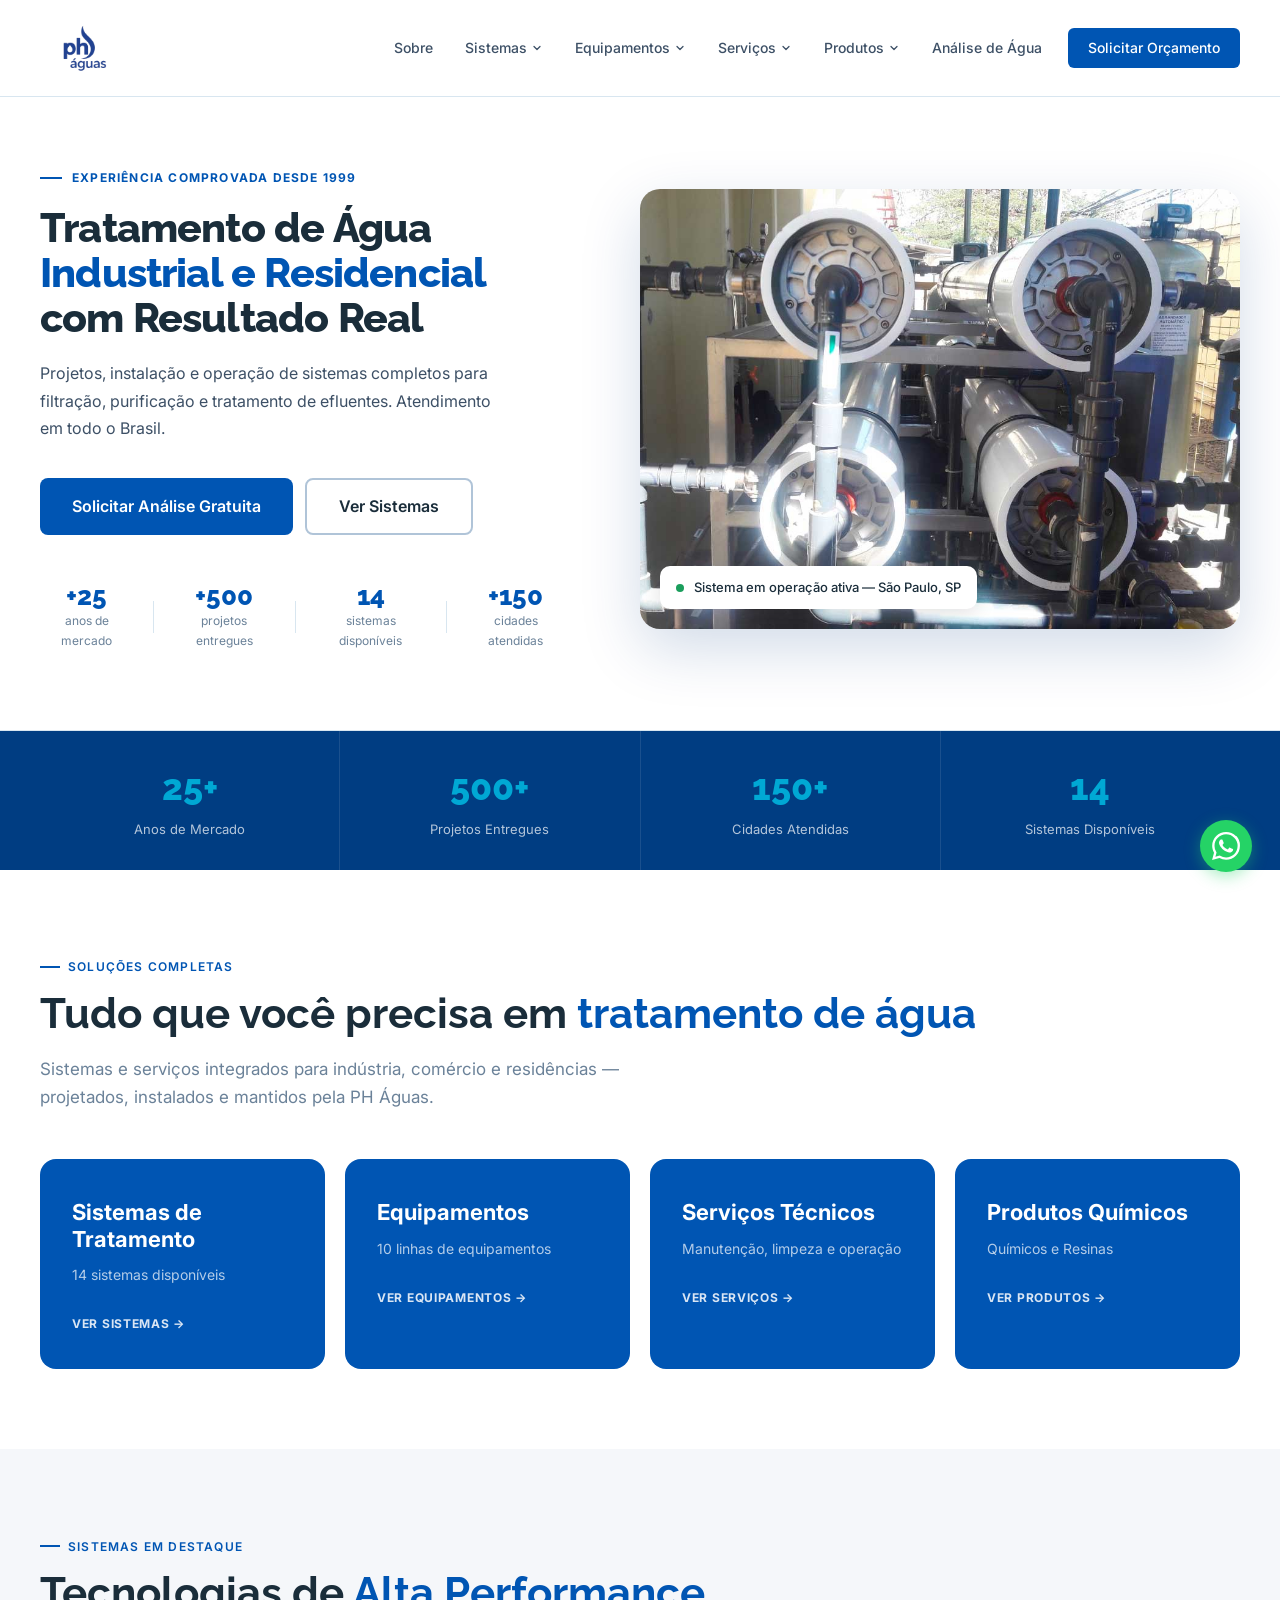
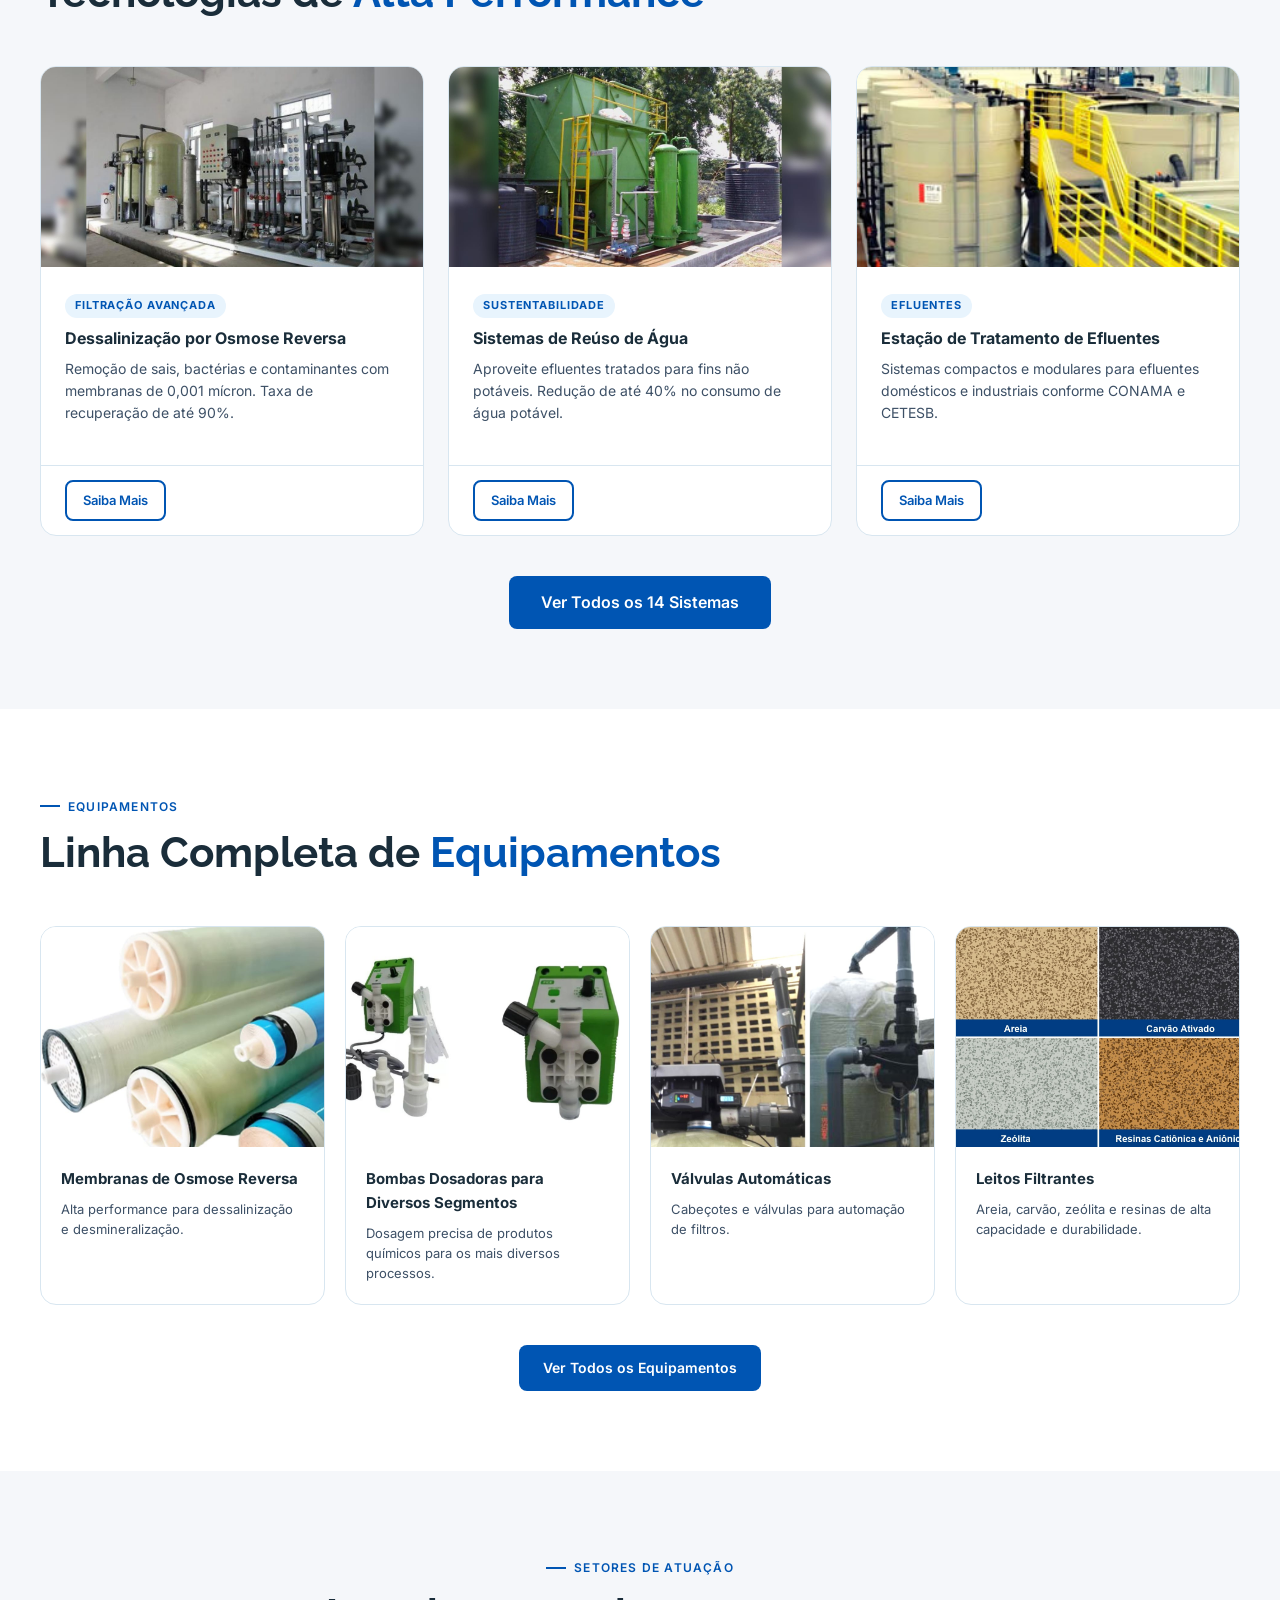
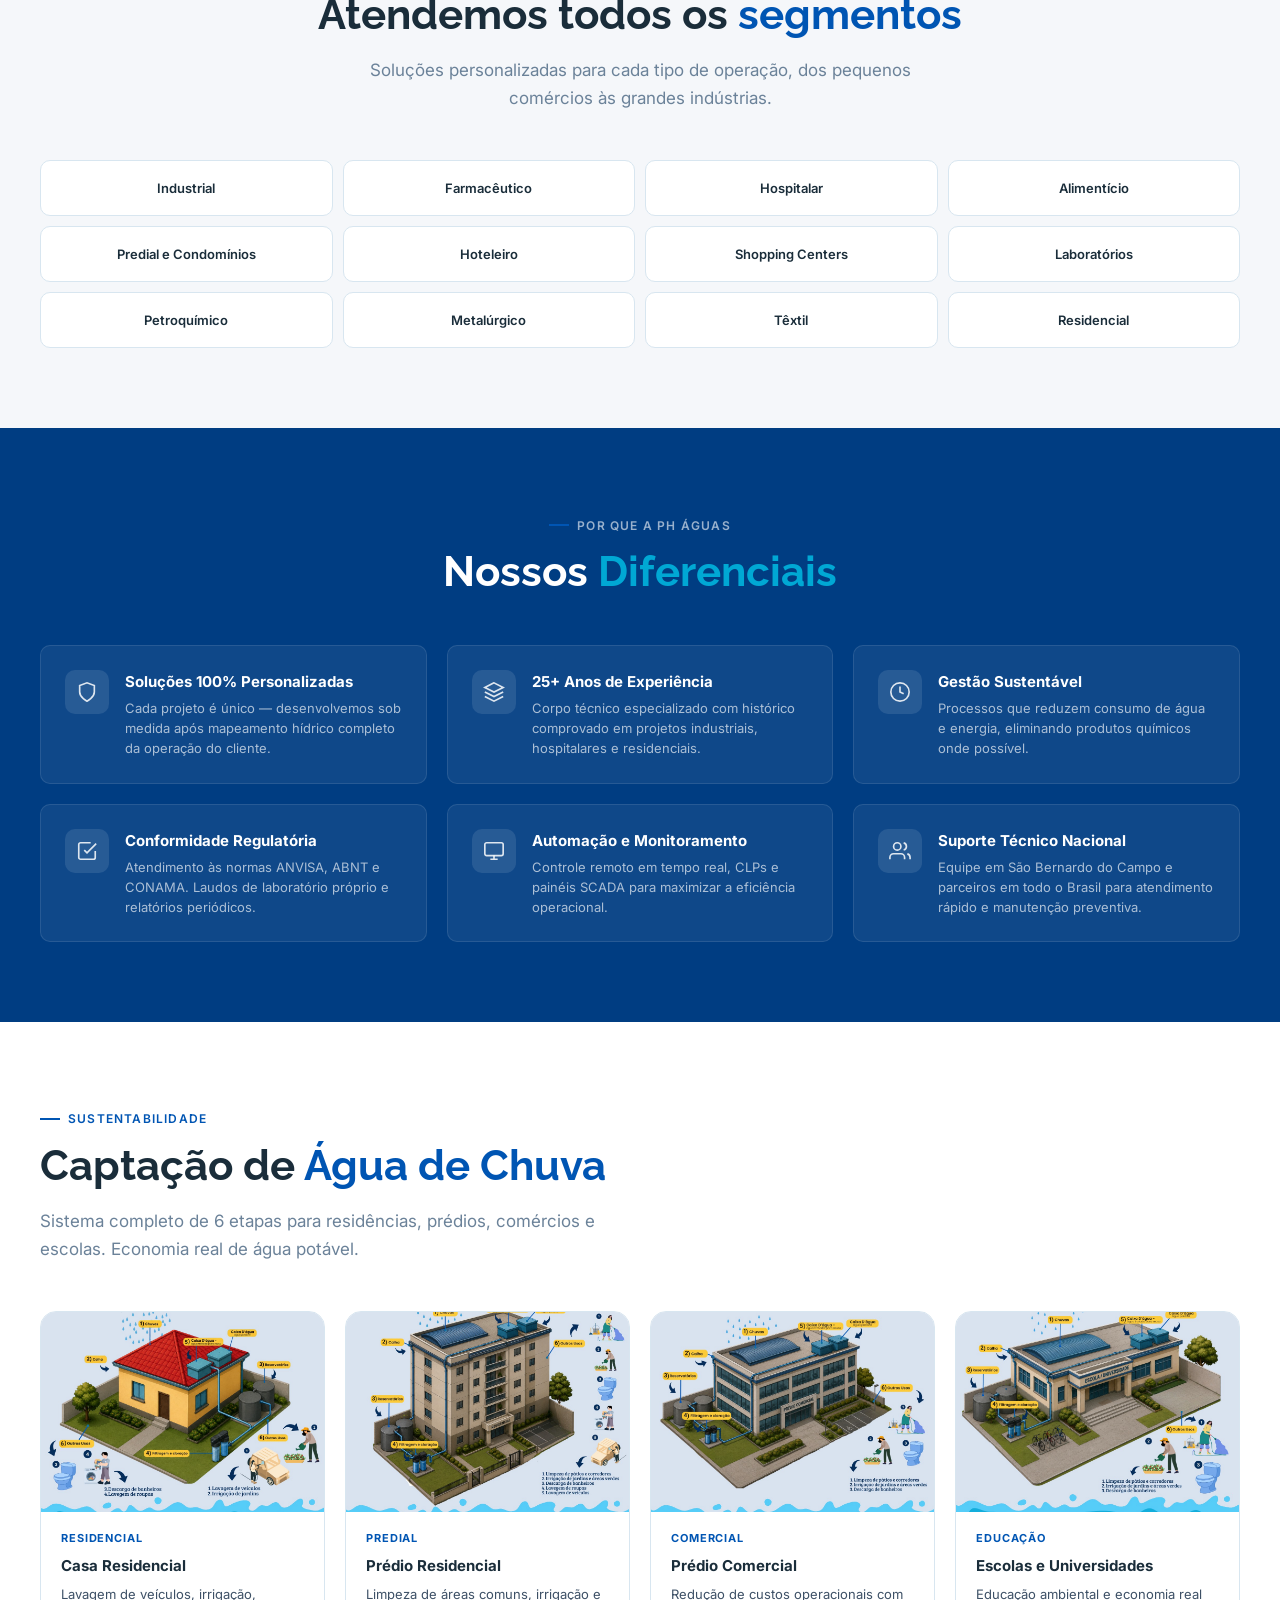
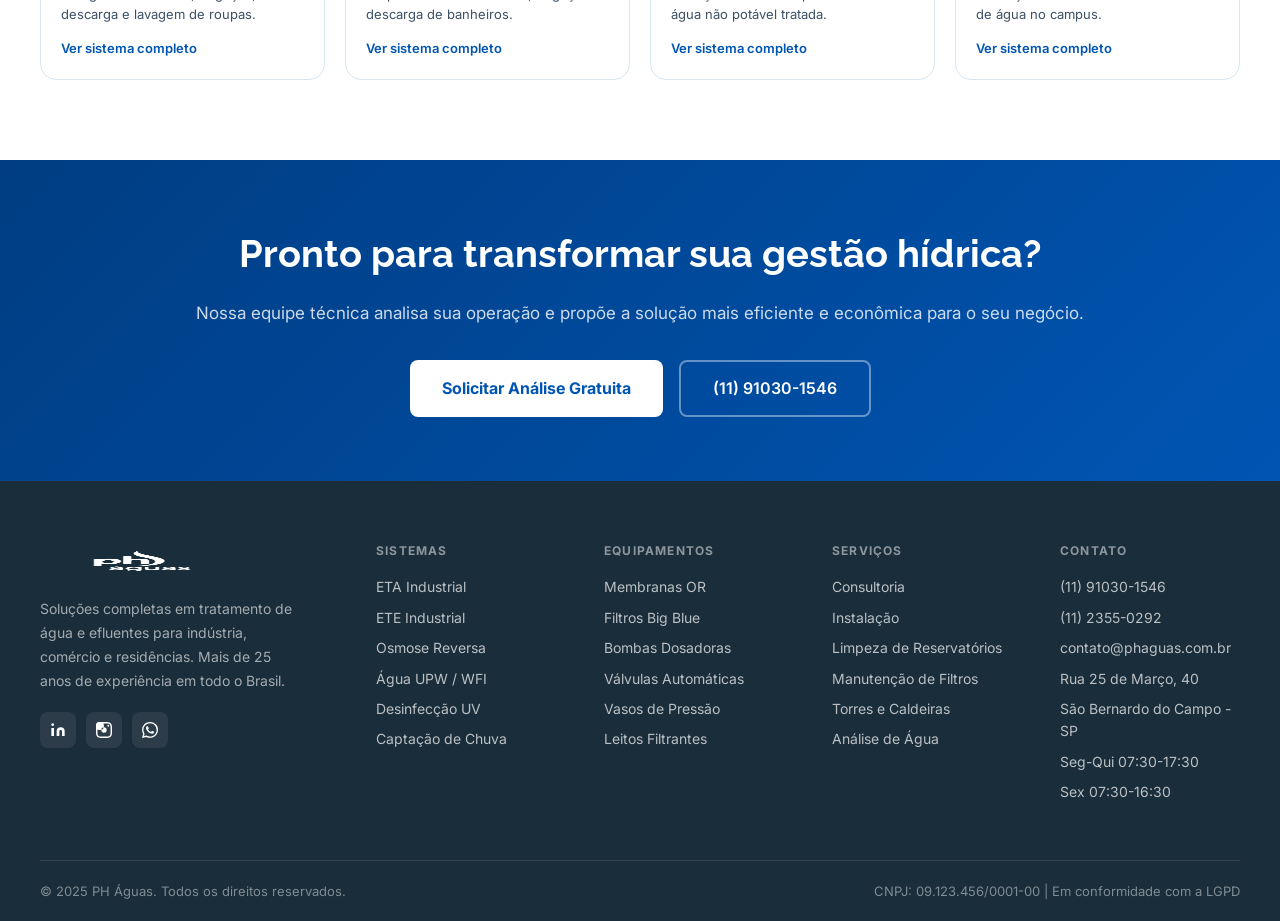
==== commit 1c63453a: "Refatoracao completa do site: correcoes, novos servicos, produtos e artes - Acentuacao PT-BR complet" ====
--- a/index.html
+++ b/index.html
@@ -3,10 +3,16 @@
 <head>
   <meta charset="UTF-8">
   <meta name="viewport" content="width=device-width, initial-scale=1.0">
-  <title>PH Aguas &mdash; Tratamento de Agua e Efluentes Industriais</title>
-  <meta name="description" content="PH Aguas: solucoes completas em tratamento de agua industrial, residencial e captacao de chuva. +25 anos de experiencia em todo o Brasil.">
+  <title>PH Águas — Tratamento de Água e Efluentes Industriais</title>
+  <meta name="description" content="PH Águas: soluções completas em tratamento de água industrial, residencial e captação de chuva. Mais de 25 anos de experiência em todo o Brasil.">
+  <link rel="canonical" href="https://www.phaguas.com.br/index.html">
+  <meta property="og:title" content="PH Águas — Tratamento de Água e Efluentes Industriais">
+  <meta property="og:description" content="Soluções completas em tratamento de água industrial, residencial e captação de chuva. Mais de 25 anos de experiência.">
+  <meta property="og:type" content="website">
+  <meta property="og:image" content="images/sistemas/osmose-reversa.jpg">
   <link rel="preconnect" href="https://fonts.googleapis.com">
   <link href="https://fonts.googleapis.com/css2?family=Inter:wght@300;400;500;600;700&family=Raleway:wght@700;800&display=swap" rel="stylesheet">
+  <link rel="icon" type="image/png" href="images/brand/logo.png">
   <link rel="stylesheet" href="styles/main.css">
   <style>
     .category-grid { display: grid; grid-template-columns: repeat(4,1fr); gap: 20px; }
@@ -41,11 +47,11 @@
     <div class="container">
       <div class="hero-wrap">
         <div class="hero-content">
-          <div class="hero-eyebrow">Experiencia comprovada desde 1999</div>
-          <h1 class="hero-h1">Tratamento de Agua<br><span class="accent">Industrial e Residencial</span><br>com Resultado Real</h1>
-          <p class="hero-sub">Projetos, instalacao e operacao de sistemas completos para filtração, purificacao e tratamento de efluentes. Atendimento em todo o Brasil.</p>
+          <div class="hero-eyebrow">Experiência comprovada desde 1999</div>
+          <h1 class="hero-h1">Tratamento de Água<br><span class="accent">Industrial e Residencial</span><br>com Resultado Real</h1>
+          <p class="hero-sub">Projetos, instalação e operação de sistemas completos para filtração, purificação e tratamento de efluentes. Atendimento em todo o Brasil.</p>
           <div class="hero-actions">
-            <a href="contato.html" class="btn btn-primary btn-lg">Solicitar Analise Gratuita</a>
+            <a href="contato.html" class="btn btn-primary btn-lg">Solicitar Análise Gratuita</a>
             <a href="sistemas.html" class="btn btn-outline-dark btn-lg">Ver Sistemas</a>
           </div>
           <div class="hero-trust-row">
@@ -61,7 +67,7 @@
             <div class="trust-sep"></div>
             <div class="trust-stat">
               <span class="trust-num">14</span>
-              <span class="trust-lbl">sistemas disponiveis</span>
+              <span class="trust-lbl">sistemas disponíveis</span>
             </div>
             <div class="trust-sep"></div>
             <div class="trust-stat">
@@ -72,30 +78,12 @@
         </div>
         <div class="hero-photo">
           <div class="hero-photo-frame">
-            <img src="images/sistemas/osmose-reversa.jpg" alt="Sistema de Osmose Reversa PH Aguas">
+            <img src="images/sistemas/osmose-reversa.jpg" alt="Sistema de Osmose Reversa da PH Águas em operação" width="1280" height="720">
             <div class="hero-badge-card">
               <span class="badge-dot"></span>
-              <span>Sistema em operacao ativa &mdash; Sao Paulo, SP</span>
-            </div>
-          </div>
-        </div>
-      </div>
-    </div>
-    <div class="hero-partners-bar">
-      <div class="container">
-        <span class="partners-label">Distribuidores autorizados:</span>
-        <div class="partners-row">
-          <span class="partner-name">Hidranautics</span>
-          <span class="partner-sep"></span>
-          <span class="partner-name">DOW Filmtec</span>
-          <span class="partner-sep"></span>
-          <span class="partner-name">Pentair</span>
-          <span class="partner-sep"></span>
-          <span class="partner-name">ProMinent</span>
-          <span class="partner-sep"></span>
-          <span class="partner-name">Grundfos</span>
-          <span class="partner-sep"></span>
-          <span class="partner-name">Clack Corporation</span>
+              <span>Sistema em operação ativa &mdash; São Paulo, SP</span>
+            </div>
+          </div>
         </div>
       </div>
     </div>
@@ -107,7 +95,7 @@
       <div class="stat-item"><span class="stat-value" data-target="25" data-suffix="+">25+</span><span class="stat-label">Anos de Mercado</span></div>
       <div class="stat-item"><span class="stat-value" data-target="500" data-suffix="+">500+</span><span class="stat-label">Projetos Entregues</span></div>
       <div class="stat-item"><span class="stat-value" data-target="150" data-suffix="+">150+</span><span class="stat-label">Cidades Atendidas</span></div>
-      <div class="stat-item"><span class="stat-value" data-target="14" data-suffix="">14</span><span class="stat-label">Sistemas Disponiveis</span></div>
+      <div class="stat-item"><span class="stat-value" data-target="14" data-suffix="">14</span><span class="stat-label">Sistemas Disponíveis</span></div>
     </div>
   </div>
 
@@ -115,9 +103,9 @@
   <section class="section">
     <div class="container">
       <div class="section-header">
-        <span class="section-tag">Solucoes Completas</span>
-        <h2 class="section-title">Tudo que voce precisa em <span>tratamento de agua</span></h2>
-        <p class="section-subtitle">Sistemas e servicos integrados para industria, comercio e residencias &mdash; projetados, instalados e mantidos pela PH Aguas.</p>
+        <span class="section-tag">Soluções Completas</span>
+        <h2 class="section-title">Tudo que você precisa em <span>tratamento de água</span></h2>
+        <p class="section-subtitle">Sistemas e serviços integrados para indústria, comércio e residências &mdash; projetados, instalados e mantidos pela PH Águas.</p>
       </div>
       <div class="category-grid">
         <a href="sistemas.html" class="ov-card fade-up" data-delay="0">
@@ -132,7 +120,7 @@
         </a>
         <a href="servicos.html" class="ov-card fade-up" data-delay="160">
           <div class="ov-title">Serviços Técnicos</div>
-          <div class="ov-count">12 modalidades de serviço</div>
+          <div class="ov-count">Manutenção, limpeza e operação</div>
           <div class="ov-arrow">Ver serviços &rarr;</div>
         </a>
         <a href="produtos.html" class="ov-card fade-up" data-delay="240">
@@ -153,28 +141,28 @@
       </div>
       <div class="grid-3">
         <div class="card fade-up" data-delay="0">
-          <img class="card-img" src="images/sistemas/osmose-1.jpg" alt="Osmose Reversa">
+          <img class="card-img" src="images/sistemas/osmose-1.jpg" alt="Sistema de Osmose Reversa" loading="lazy">
           <div class="card-body">
-            <span class="card-tag">Filtracao Avancada</span>
-            <div class="card-title">Dessalinizacao por Osmose Reversa</div>
-            <div class="card-desc">Remocao de sais, bacterias e contaminantes com membranas de 0,001 micron. Taxa de recuperacao ate 90%.</div>
+            <span class="card-tag">Filtração Avançada</span>
+            <div class="card-title">Dessalinização por Osmose Reversa</div>
+            <div class="card-desc">Remoção de sais, bactérias e contaminantes com membranas de 0,001 mícron. Taxa de recuperação de até 90%.</div>
           </div>
           <div class="card-footer"><a href="sistemas.html" class="btn btn-outline btn-sm">Saiba Mais</a></div>
         </div>
         <div class="card fade-up" data-delay="100">
-          <img class="card-img" src="images/sistemas/reuso.jpg" alt="Reuso de Agua">
+          <img class="card-img" src="images/sistemas/reuso.jpg" alt="Sistema de Reúso de Água" loading="lazy">
           <div class="card-body">
             <span class="card-tag">Sustentabilidade</span>
-            <div class="card-title">Sistemas de Reuso de Agua</div>
-            <div class="card-desc">Aproveite efluentes tratados para fins nao potaveis. Reducao de ate 40% no consumo de agua potavel.</div>
+            <div class="card-title">Sistemas de Reúso de Água</div>
+            <div class="card-desc">Aproveite efluentes tratados para fins não potáveis. Redução de até 40% no consumo de água potável.</div>
           </div>
           <div class="card-footer"><a href="sistemas.html" class="btn btn-outline btn-sm">Saiba Mais</a></div>
         </div>
         <div class="card fade-up" data-delay="200">
-          <img class="card-img" src="images/sistemas/ete.jpg" alt="ETE">
+          <img class="card-img" src="images/sistemas/ete.jpg" alt="Estação de Tratamento de Efluentes" loading="lazy">
           <div class="card-body">
             <span class="card-tag">Efluentes</span>
-            <div class="card-title">Estacao de Tratamento de Efluentes</div>
+            <div class="card-title">Estação de Tratamento de Efluentes</div>
             <div class="card-desc">Sistemas compactos e modulares para efluentes domésticos e industriais conforme CONAMA e CETESB.</div>
           </div>
           <div class="card-footer"><a href="sistemas.html" class="btn btn-outline btn-sm">Saiba Mais</a></div>
@@ -195,31 +183,31 @@
       </div>
       <div class="grid-4 fade-up">
         <div class="eq-card">
-          <img class="eq-card-img" src="images/equipamentos/membranas.jpg" alt="Membranas">
+          <img class="eq-card-img" src="images/equipamentos/membranas.jpg" alt="Membranas de Osmose Reversa" loading="lazy">
           <div class="eq-card-body">
             <div class="eq-card-title">Membranas de Osmose Reversa</div>
-            <div class="eq-card-desc">Alta performance para dessalinizacao e desmineralizacao.</div>
+            <div class="eq-card-desc">Alta performance para dessalinização e desmineralização.</div>
           </div>
         </div>
         <div class="eq-card">
-          <img class="eq-card-img" src="images/equipamentos/bombas.jpg" alt="Bombas">
+          <img class="eq-card-img" src="images/equipamentos/bombas.jpg" alt="Bombas Dosadoras" loading="lazy">
           <div class="eq-card-body">
-            <div class="eq-card-title">Bombas Dosadoras de Cloro</div>
-            <div class="eq-card-desc">Dosagem precisa para desinfeccao continua.</div>
+            <div class="eq-card-title">Bombas Dosadoras para Diversos Segmentos</div>
+            <div class="eq-card-desc">Dosagem precisa de produtos químicos para os mais diversos processos.</div>
           </div>
         </div>
         <div class="eq-card">
-          <img class="eq-card-img" src="images/equipamentos/valvulas.jpg" alt="Valvulas">
+          <img class="eq-card-img" src="images/equipamentos/valvulas.jpg" alt="Válvulas Automáticas" loading="lazy">
           <div class="eq-card-body">
-            <div class="eq-card-title">Valvulas Automaticas</div>
-            <div class="eq-card-desc">Cabecotes e valvulas para automacao de filtros.</div>
+            <div class="eq-card-title">Válvulas Automáticas</div>
+            <div class="eq-card-desc">Cabeçotes e válvulas para automação de filtros.</div>
           </div>
         </div>
         <div class="eq-card">
-          <img class="eq-card-img" src="images/equipamentos/leitos.jpg" alt="Leitos">
+          <img class="eq-card-img" src="images/equipamentos/leitos.jpg" alt="Leitos Filtrantes — areia, carvão, zeólita e resinas" loading="lazy">
           <div class="eq-card-body">
             <div class="eq-card-title">Leitos Filtrantes</div>
-            <div class="eq-card-desc">Meios filtrantes de alta capacidade e durabilidade.</div>
+            <div class="eq-card-desc">Areia, carvão, zeólita e resinas de alta capacidade e durabilidade.</div>
           </div>
         </div>
       </div>
@@ -233,9 +221,9 @@
   <section class="section gray">
     <div class="container">
       <div class="section-header center">
-        <span class="section-tag">Setores de Atuacao</span>
+        <span class="section-tag">Setores de Atuação</span>
         <h2 class="section-title">Atendemos todos os <span>segmentos</span></h2>
-        <p class="section-subtitle">Solucoes personalizadas para cada tipo de operacao, dos pequenos comercios as grandes industrias.</p>
+        <p class="section-subtitle">Soluções personalizadas para cada tipo de operação, dos pequenos comércios às grandes indústrias.</p>
       </div>
       <div class="sector-grid fade-up">
         <div class="sector-card"><span class="sector-name">Industrial</span></div>
@@ -249,7 +237,7 @@
         <div class="sector-card"><span class="sector-name">Petroquímico</span></div>
         <div class="sector-card"><span class="sector-name">Metalúrgico</span></div>
         <div class="sector-card"><span class="sector-name">Têxtil</span></div>
-        <div class="sector-card"><span class="sector-name">Residencial</span></div>
+        <div class="sector-card"><span class="sector-name" title="Serviço de filtro residencial">Residencial</span></div>
       </div>
     </div>
   </section>
@@ -258,98 +246,98 @@
   <section class="section blue-dark">
     <div class="container">
       <div class="section-header center">
-        <span class="section-tag" style="color:rgba(255,255,255,.6)">Por que a PH Aguas</span>
+        <span class="section-tag" style="color:rgba(255,255,255,.6)">Por que a PH Águas</span>
         <h2 class="section-title" style="color:white">Nossos <span style="color:var(--cyan)">Diferenciais</span></h2>
       </div>
       <div class="diff-grid fade-up">
         <div class="diff-item">
           <div class="diff-icon"><svg viewBox="0 0 24 24"><path d="M12 22s8-4 8-10V5l-8-3-8 3v7c0 6 8 10 8 10z"/></svg></div>
           <div>
-            <div class="diff-title">Solucoes 100% Personalizadas</div>
-            <div class="diff-desc">Cada projeto e unico — desenvolvemos sob medida apos mapeamento hidrico completo da operacao do cliente.</div>
+            <div class="diff-title">Soluções 100% Personalizadas</div>
+            <div class="diff-desc">Cada projeto é único — desenvolvemos sob medida após mapeamento hídrico completo da operação do cliente.</div>
           </div>
         </div>
         <div class="diff-item">
           <div class="diff-icon"><svg viewBox="0 0 24 24"><path d="M12 2L2 7l10 5 10-5-10-5zM2 17l10 5 10-5M2 12l10 5 10-5"/></svg></div>
           <div>
-            <div class="diff-title">25+ Anos de Experiencia</div>
-            <div class="diff-desc">Corpo tecnico especializado com historico comprovado em projetos industriais, hospitalares e residenciais.</div>
+            <div class="diff-title">25+ Anos de Experiência</div>
+            <div class="diff-desc">Corpo técnico especializado com histórico comprovado em projetos industriais, hospitalares e residenciais.</div>
           </div>
         </div>
         <div class="diff-item">
           <div class="diff-icon"><svg viewBox="0 0 24 24"><circle cx="12" cy="12" r="10"/><polyline points="12 6 12 12 16 14"/></svg></div>
           <div>
-            <div class="diff-title">Gestao Sustentavel</div>
-            <div class="diff-desc">Processos que reduzem consumo de agua e energia, eliminando produtos quimicos onde possivel.</div>
+            <div class="diff-title">Gestão Sustentável</div>
+            <div class="diff-desc">Processos que reduzem consumo de água e energia, eliminando produtos químicos onde possível.</div>
           </div>
         </div>
         <div class="diff-item">
           <div class="diff-icon"><svg viewBox="0 0 24 24"><path d="M9 11l3 3L22 4"/><path d="M21 12v7a2 2 0 01-2 2H5a2 2 0 01-2-2V5a2 2 0 012-2h11"/></svg></div>
           <div>
-            <div class="diff-title">Conformidade Regulatoria</div>
-            <div class="diff-desc">Atendimento as normas ANVISA, ABNT e CONAMA. Laudos de laboratorio proprio e relatorios periodicos.</div>
+            <div class="diff-title">Conformidade Regulatória</div>
+            <div class="diff-desc">Atendimento às normas ANVISA, ABNT e CONAMA. Laudos de laboratório próprio e relatórios periódicos.</div>
           </div>
         </div>
         <div class="diff-item">
           <div class="diff-icon"><svg viewBox="0 0 24 24"><rect x="2" y="3" width="20" height="14" rx="2"/><path d="M8 21h8M12 17v4"/></svg></div>
           <div>
-            <div class="diff-title">Automacao e Monitoramento</div>
-            <div class="diff-desc">Controle remoto em tempo real, CLPs e paineis SCADA para maximizar eficiencia operacional.</div>
+            <div class="diff-title">Automação e Monitoramento</div>
+            <div class="diff-desc">Controle remoto em tempo real, CLPs e painéis SCADA para maximizar a eficiência operacional.</div>
           </div>
         </div>
         <div class="diff-item">
           <div class="diff-icon"><svg viewBox="0 0 24 24"><path d="M17 21v-2a4 4 0 00-4-4H5a4 4 0 00-4 4v2"/><circle cx="9" cy="7" r="4"/><path d="M23 21v-2a4 4 0 00-3-3.87M16 3.13a4 4 0 010 7.75"/></svg></div>
           <div>
-            <div class="diff-title">Suporte Tecnico Nacional</div>
-            <div class="diff-desc">Equipes em Sao Bernardo do Campo e parceiros em todo o Brasil para atendimento rapido e manutencao preventiva.</div>
-          </div>
-        </div>
-      </div>
-    </div>
-  </section>
-
-  <!-- CAPTACAO DE AGUA DE CHUVA -->
+            <div class="diff-title">Suporte Técnico Nacional</div>
+            <div class="diff-desc">Equipe em São Bernardo do Campo e parceiros em todo o Brasil para atendimento rápido e manutenção preventiva.</div>
+          </div>
+        </div>
+      </div>
+    </div>
+  </section>
+
+  <!-- CAPTAÇÃO DE ÁGUA DE CHUVA -->
   <section class="section">
     <div class="container">
       <div class="section-header">
         <span class="section-tag">Sustentabilidade</span>
-        <h2 class="section-title">Captacao de <span>Agua de Chuva</span></h2>
-        <p class="section-subtitle">Sistema completo de 6 etapas para residencias, predios, comercios e escolas. Economia real de agua potavel.</p>
+        <h2 class="section-title">Captação de <span>Água de Chuva</span></h2>
+        <p class="section-subtitle">Sistema completo de 6 etapas para residências, prédios, comércios e escolas. Economia real de água potável.</p>
       </div>
       <div class="chuva-grid fade-up">
         <a href="chuva.html#casa" class="chuva-card">
-          <img src="images/chuva-casa.jpg" alt="Casa Residencial">
+          <img src="images/chuva-casa.jpg" alt="Captação de água de chuva — Casa Residencial" loading="lazy">
           <div class="chuva-card-body">
             <div class="chuva-tag">Residencial</div>
             <div class="chuva-title">Casa Residencial</div>
-            <div class="chuva-desc">Lavagem de veiculos, irrigacao, descarga e lavagem de roupas.</div>
+            <div class="chuva-desc">Lavagem de veículos, irrigação, descarga e lavagem de roupas.</div>
             <div class="chuva-link">Ver sistema completo</div>
           </div>
         </a>
         <a href="chuva.html#predial" class="chuva-card">
-          <img src="images/chuva-predial.jpg" alt="Predio Residencial">
+          <img src="images/chuva-predial.jpg" alt="Captação de água de chuva — Prédio Residencial" loading="lazy">
           <div class="chuva-card-body">
             <div class="chuva-tag">Predial</div>
-            <div class="chuva-title">Predio Residencial</div>
-            <div class="chuva-desc">Limpeza de areas comuns, irrigacao e descarga de banheiros.</div>
+            <div class="chuva-title">Prédio Residencial</div>
+            <div class="chuva-desc">Limpeza de áreas comuns, irrigação e descarga de banheiros.</div>
             <div class="chuva-link">Ver sistema completo</div>
           </div>
         </a>
         <a href="chuva.html#comercial" class="chuva-card">
-          <img src="images/chuva-comercial.jpg" alt="Predio Comercial">
+          <img src="images/chuva-comercial.jpg" alt="Captação de água de chuva — Prédio Comercial" loading="lazy">
           <div class="chuva-card-body">
             <div class="chuva-tag">Comercial</div>
-            <div class="chuva-title">Predio Comercial</div>
-            <div class="chuva-desc">Reducao de custos operacionais com agua nao potavel tratada.</div>
+            <div class="chuva-title">Prédio Comercial</div>
+            <div class="chuva-desc">Redução de custos operacionais com água não potável tratada.</div>
             <div class="chuva-link">Ver sistema completo</div>
           </div>
         </a>
         <a href="chuva.html#escola" class="chuva-card">
-          <img src="images/chuva-escola.jpg" alt="Escola">
+          <img src="images/chuva-escola.jpg" alt="Captação de água de chuva — Escolas e Universidades" loading="lazy">
           <div class="chuva-card-body">
-            <div class="chuva-tag">Educacao</div>
+            <div class="chuva-tag">Educação</div>
             <div class="chuva-title">Escolas e Universidades</div>
-            <div class="chuva-desc">Educacao ambiental e economia real de agua no campus.</div>
+            <div class="chuva-desc">Educação ambiental e economia real de água no campus.</div>
             <div class="chuva-link">Ver sistema completo</div>
           </div>
         </a>
@@ -360,10 +348,10 @@
   <!-- CTA FINAL -->
   <div class="cta-band">
     <div class="container">
-      <h2>Pronto para transformar sua gestao hidrica?</h2>
-      <p>Nossa equipe tecnica analisa sua operacao e propoe a solucao mais eficiente e economica para o seu negocio.</p>
+      <h2>Pronto para transformar sua gestão hídrica?</h2>
+      <p>Nossa equipe técnica analisa sua operação e propõe a solução mais eficiente e econômica para o seu negócio.</p>
       <div class="actions">
-        <a href="contato.html" class="btn btn-white btn-lg">Solicitar Analise Gratuita</a>
+        <a href="contato.html" class="btn btn-white btn-lg">Solicitar Análise Gratuita</a>
         <a href="tel:+5511910301546" class="btn btn-outline btn-lg" style="border-color:rgba(255,255,255,.4);color:white;">(11) 91030-1546</a>
       </div>
     </div>
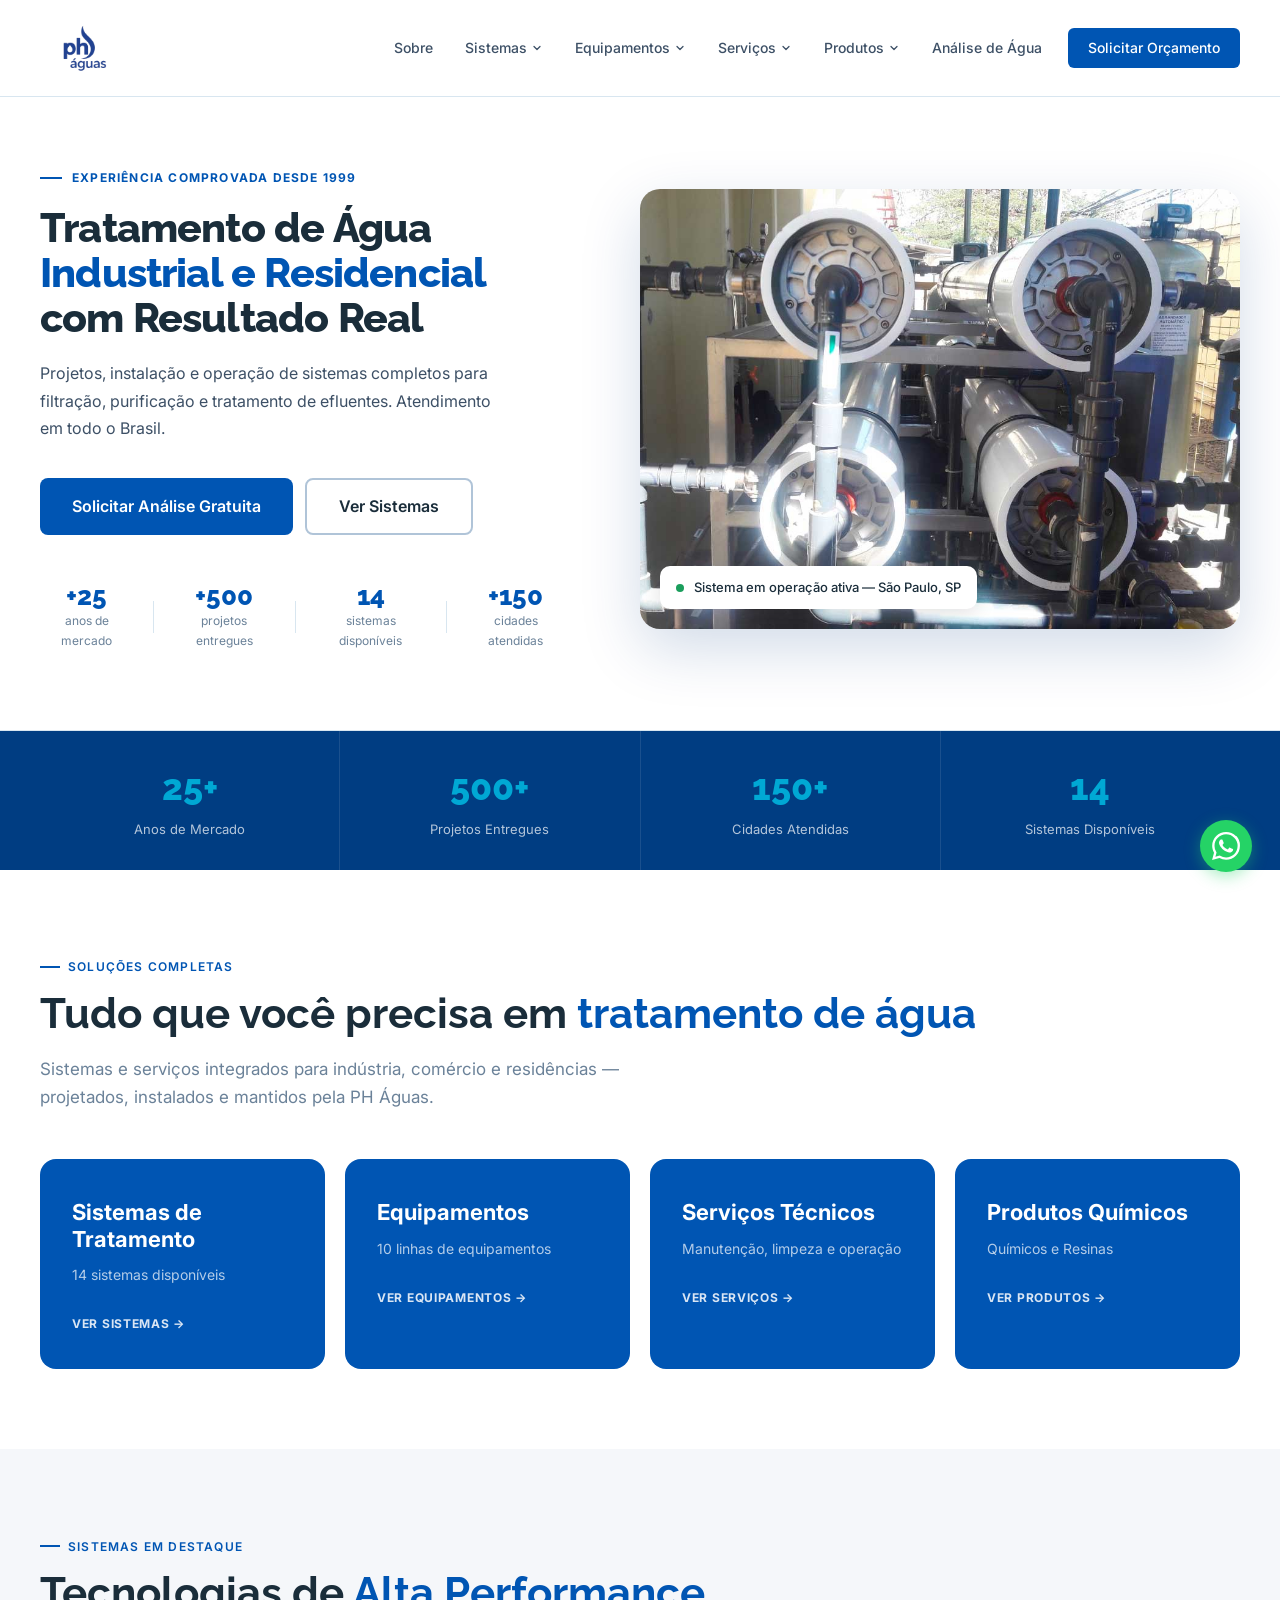
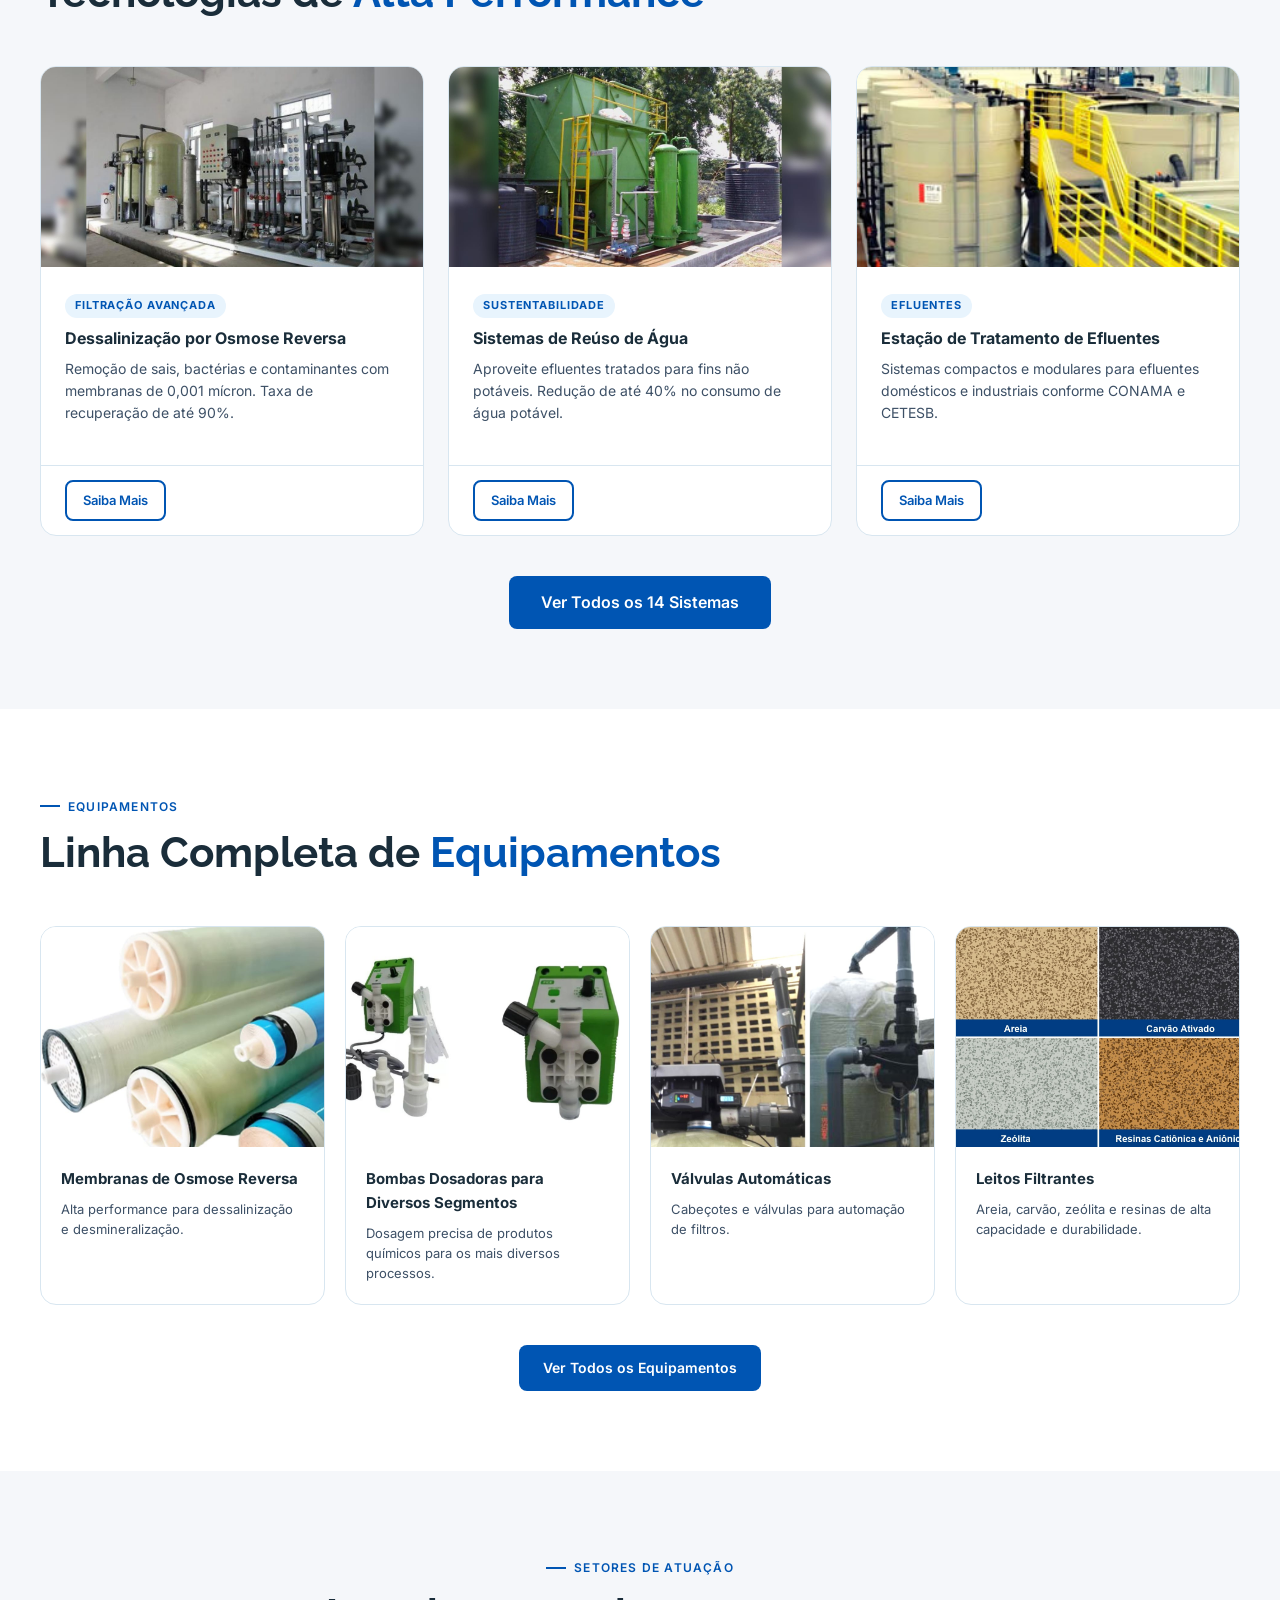
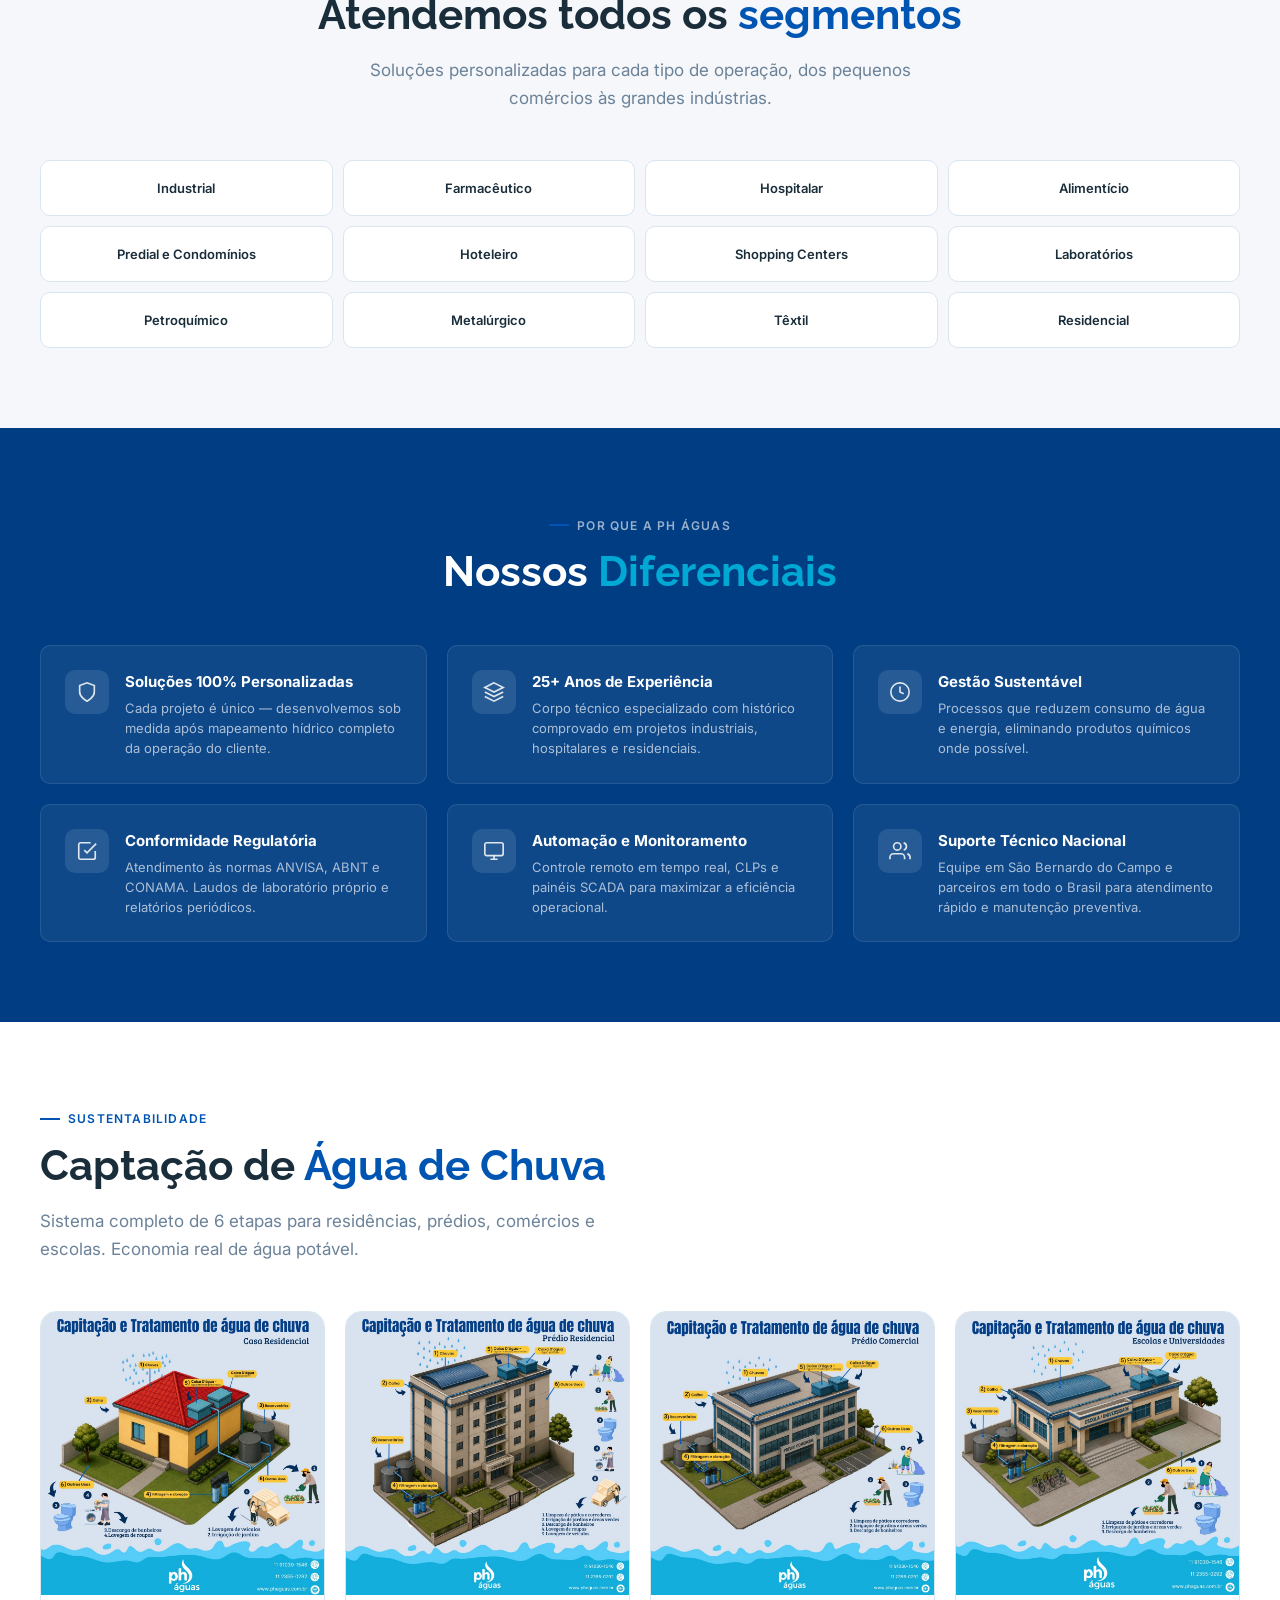
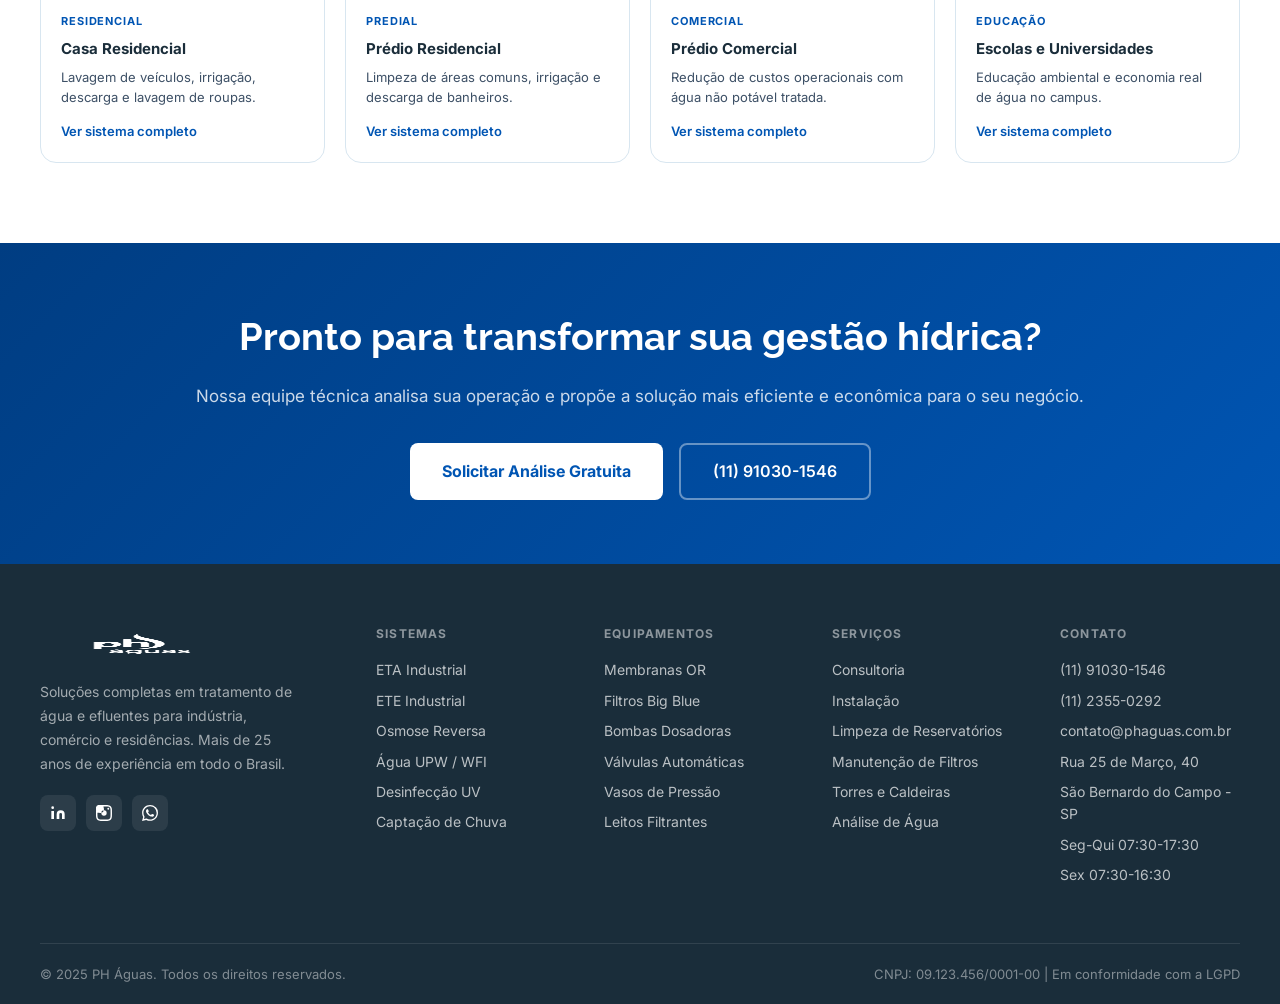
==== commit fee8f4bf: "Corrige enquadramento das artes e robustez de carregamento de imagens - Artes re-otimizadas (~118 KB" ====
--- a/index.html
+++ b/index.html
@@ -32,7 +32,7 @@
     @media(max-width:500px){ .chuva-grid { grid-template-columns: 1fr; } }
     .chuva-card { background: var(--white); border: 1px solid var(--gray-border); border-radius: var(--radius-lg); overflow: hidden; transition: all var(--transition); cursor: pointer; text-decoration: none; color: inherit; display: block; }
     .chuva-card:hover { box-shadow: var(--shadow-lg); transform: translateY(-4px); border-color: var(--blue); }
-    .chuva-card img { width: 100%; height: 200px; object-fit: cover; display: block; }
+    .chuva-card img { width: 100%; aspect-ratio: 1 / 1; height: auto; object-fit: cover; display: block; background: var(--blue-pale); }
     .chuva-card-body { padding: 18px 20px 20px; }
     .chuva-tag { font-size: 11px; font-weight: 700; color: var(--blue); text-transform: uppercase; letter-spacing: .08em; margin-bottom: 6px; }
     .chuva-title { font-size: 15px; font-weight: 700; color: var(--text-dark); margin-bottom: 6px; }
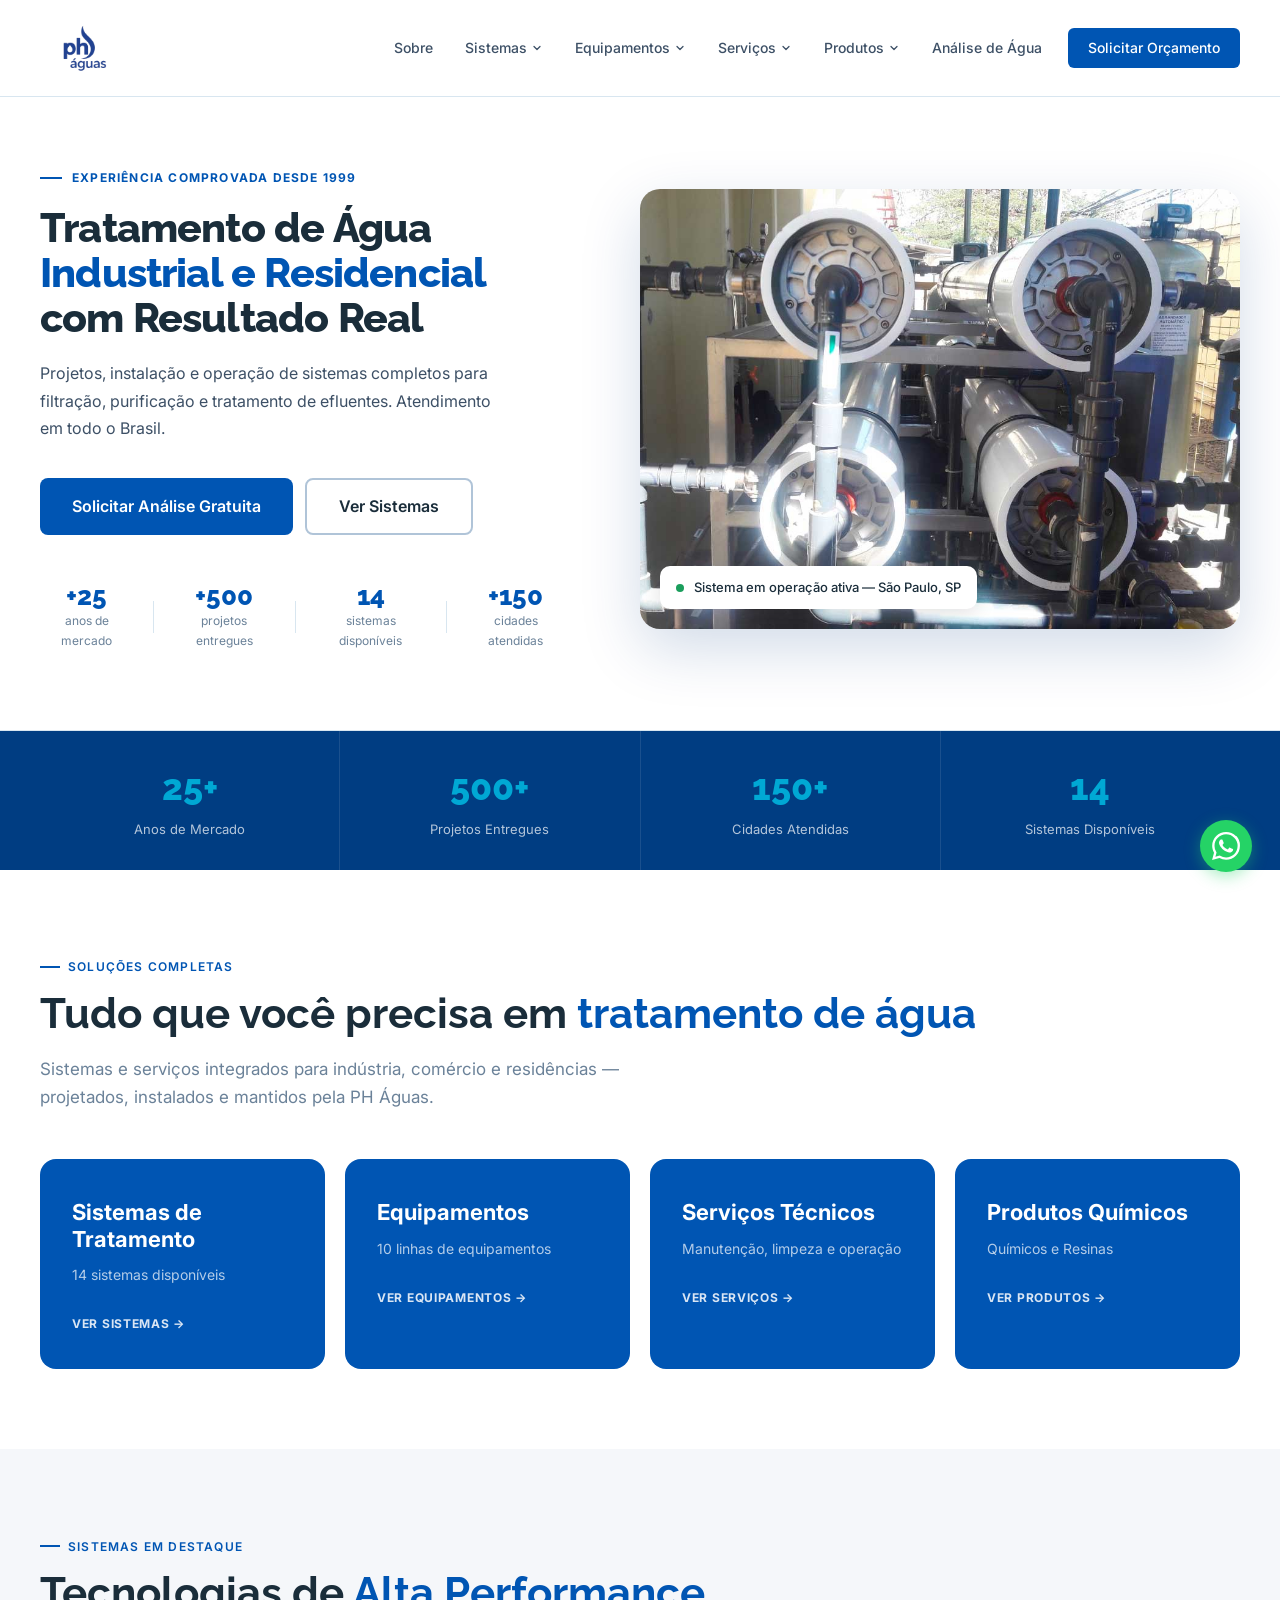
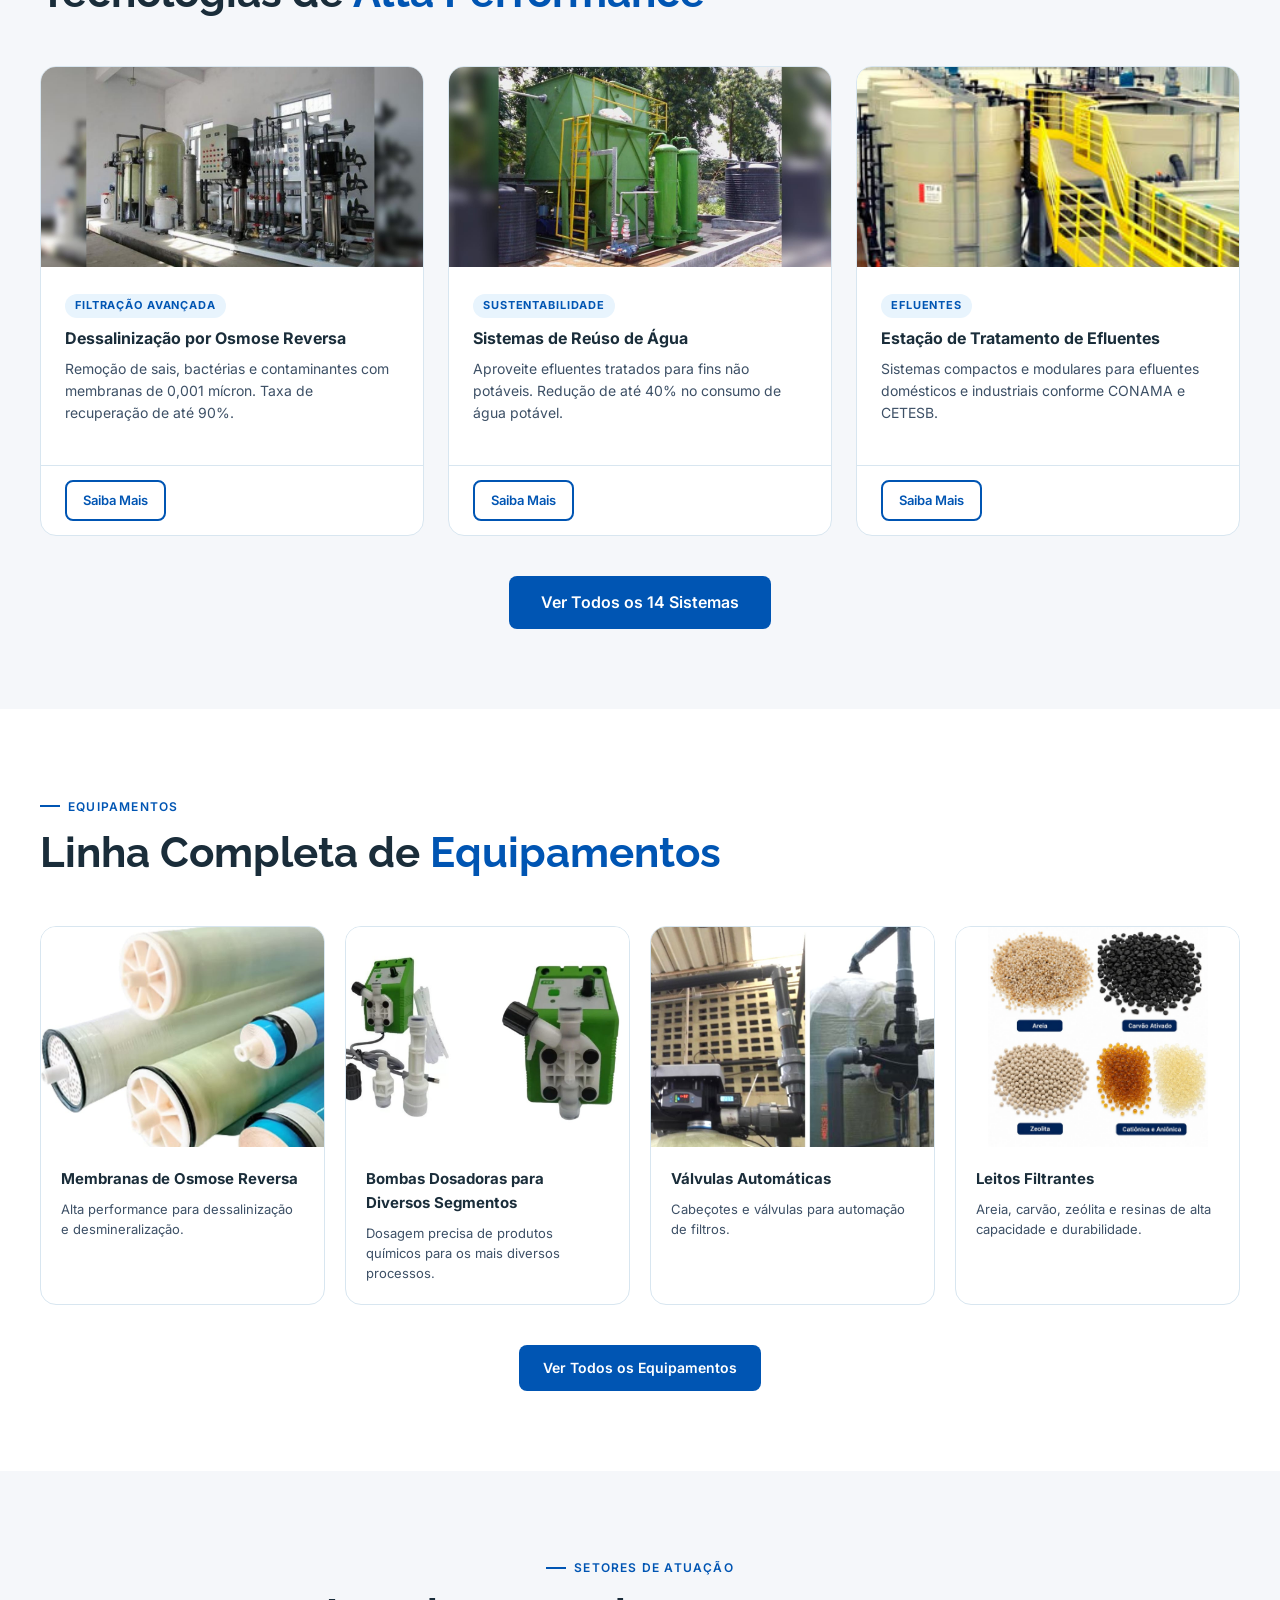
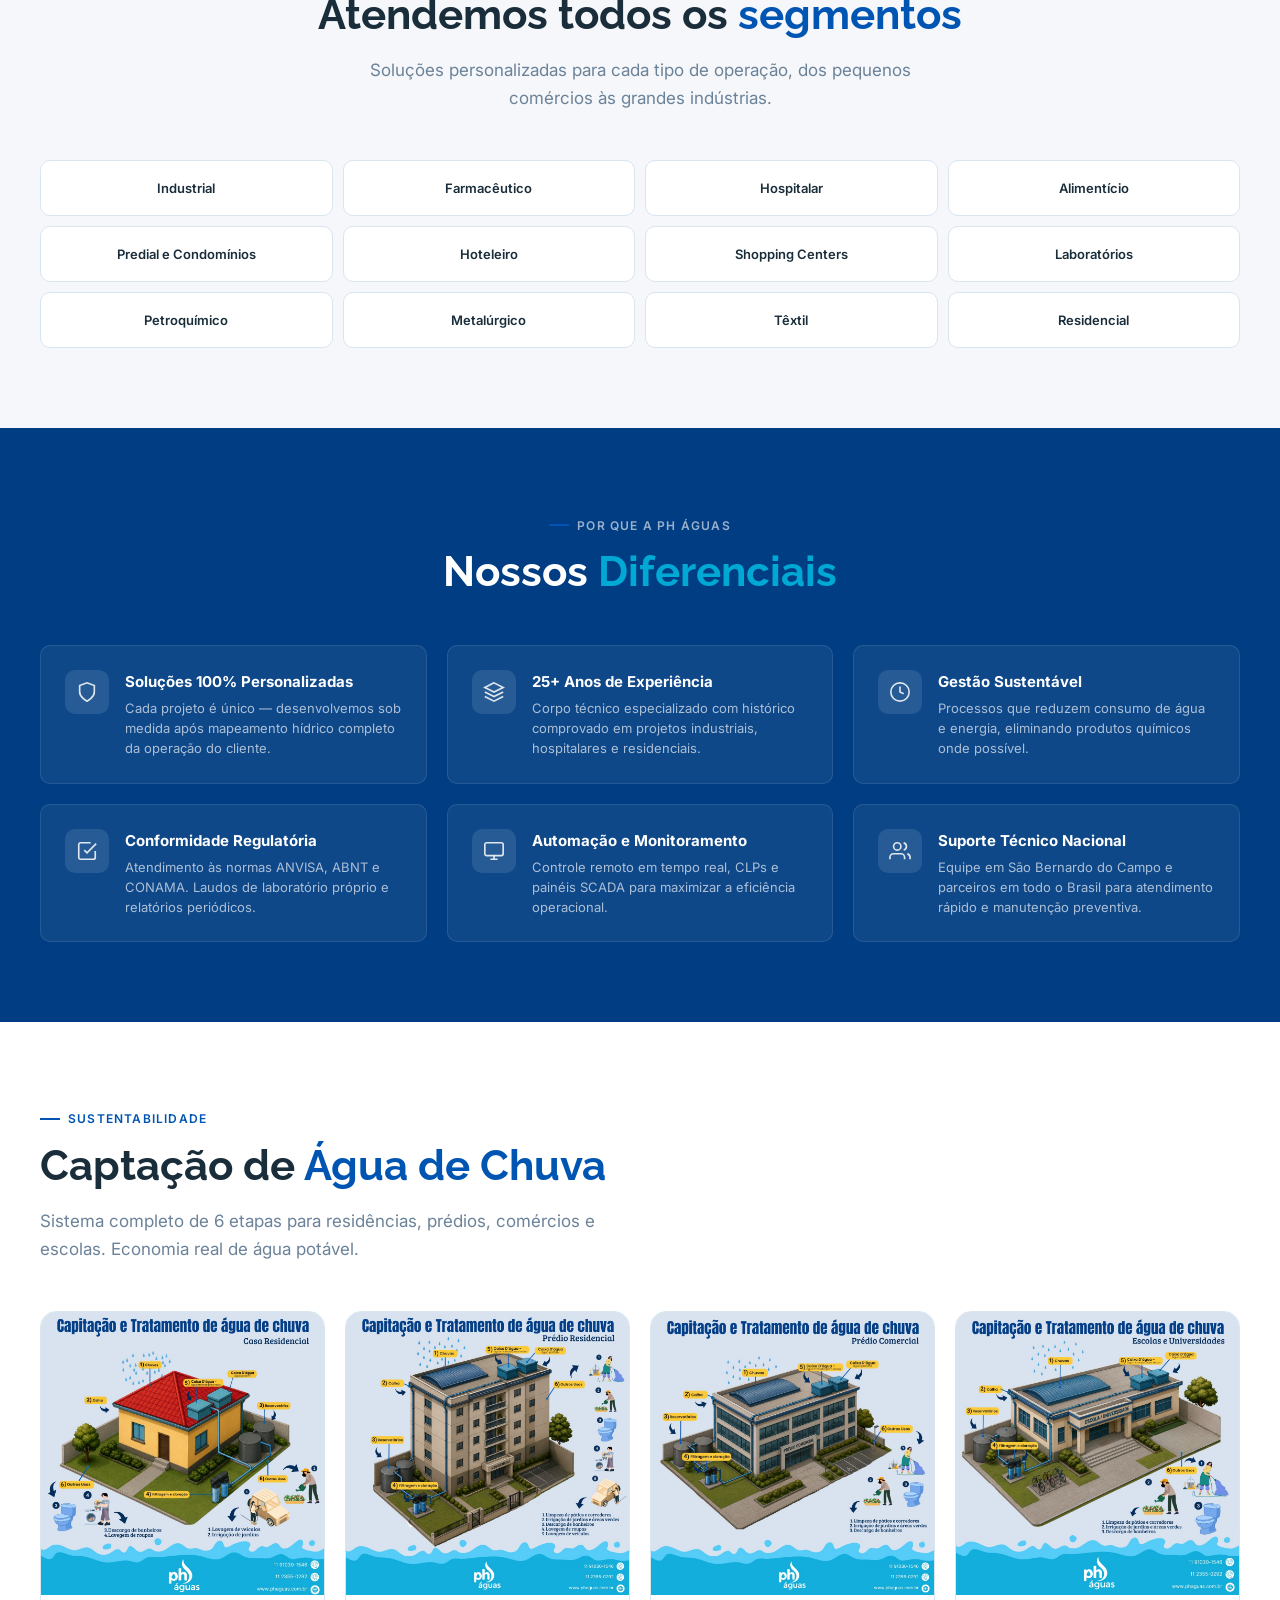
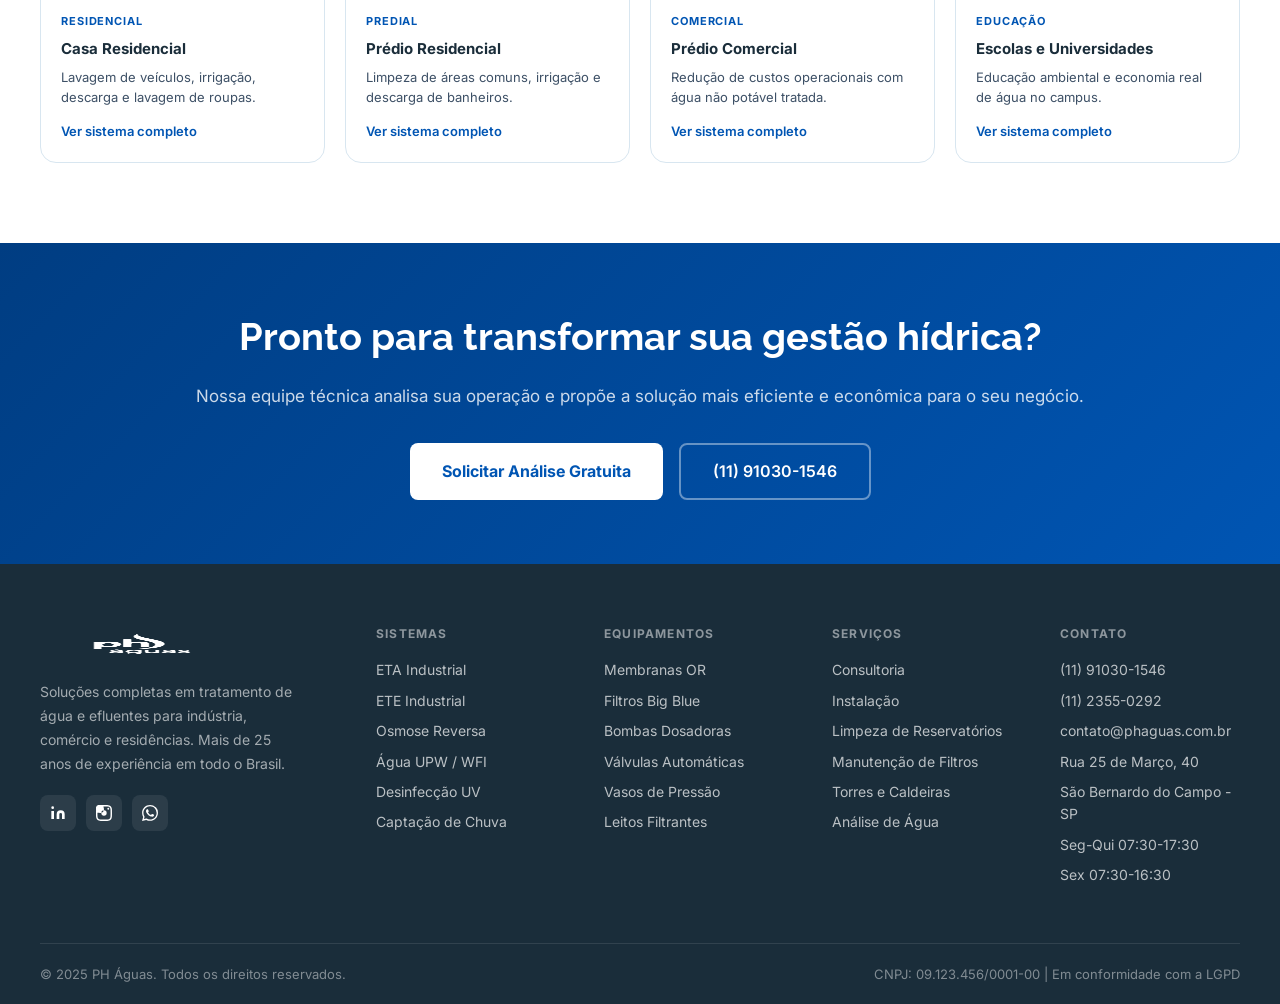
==== commit 0831c0ea: "Usa TODAS as 28 artes do cliente e corrige imagem oficial dos leitos - Leitos Filtrantes: usa a imag" ====
--- a/index.html
+++ b/index.html
@@ -204,7 +204,7 @@
           </div>
         </div>
         <div class="eq-card">
-          <img class="eq-card-img" src="images/equipamentos/leitos.jpg" alt="Leitos Filtrantes — areia, carvão, zeólita e resinas" loading="lazy">
+          <img class="eq-card-img" src="images/equipamentos/leitos-oficial.jpg" style="object-fit:contain;background:#fff" alt="Leitos Filtrantes — areia, carvão, zeólita e resinas" loading="lazy">
           <div class="eq-card-body">
             <div class="eq-card-title">Leitos Filtrantes</div>
             <div class="eq-card-desc">Areia, carvão, zeólita e resinas de alta capacidade e durabilidade.</div>
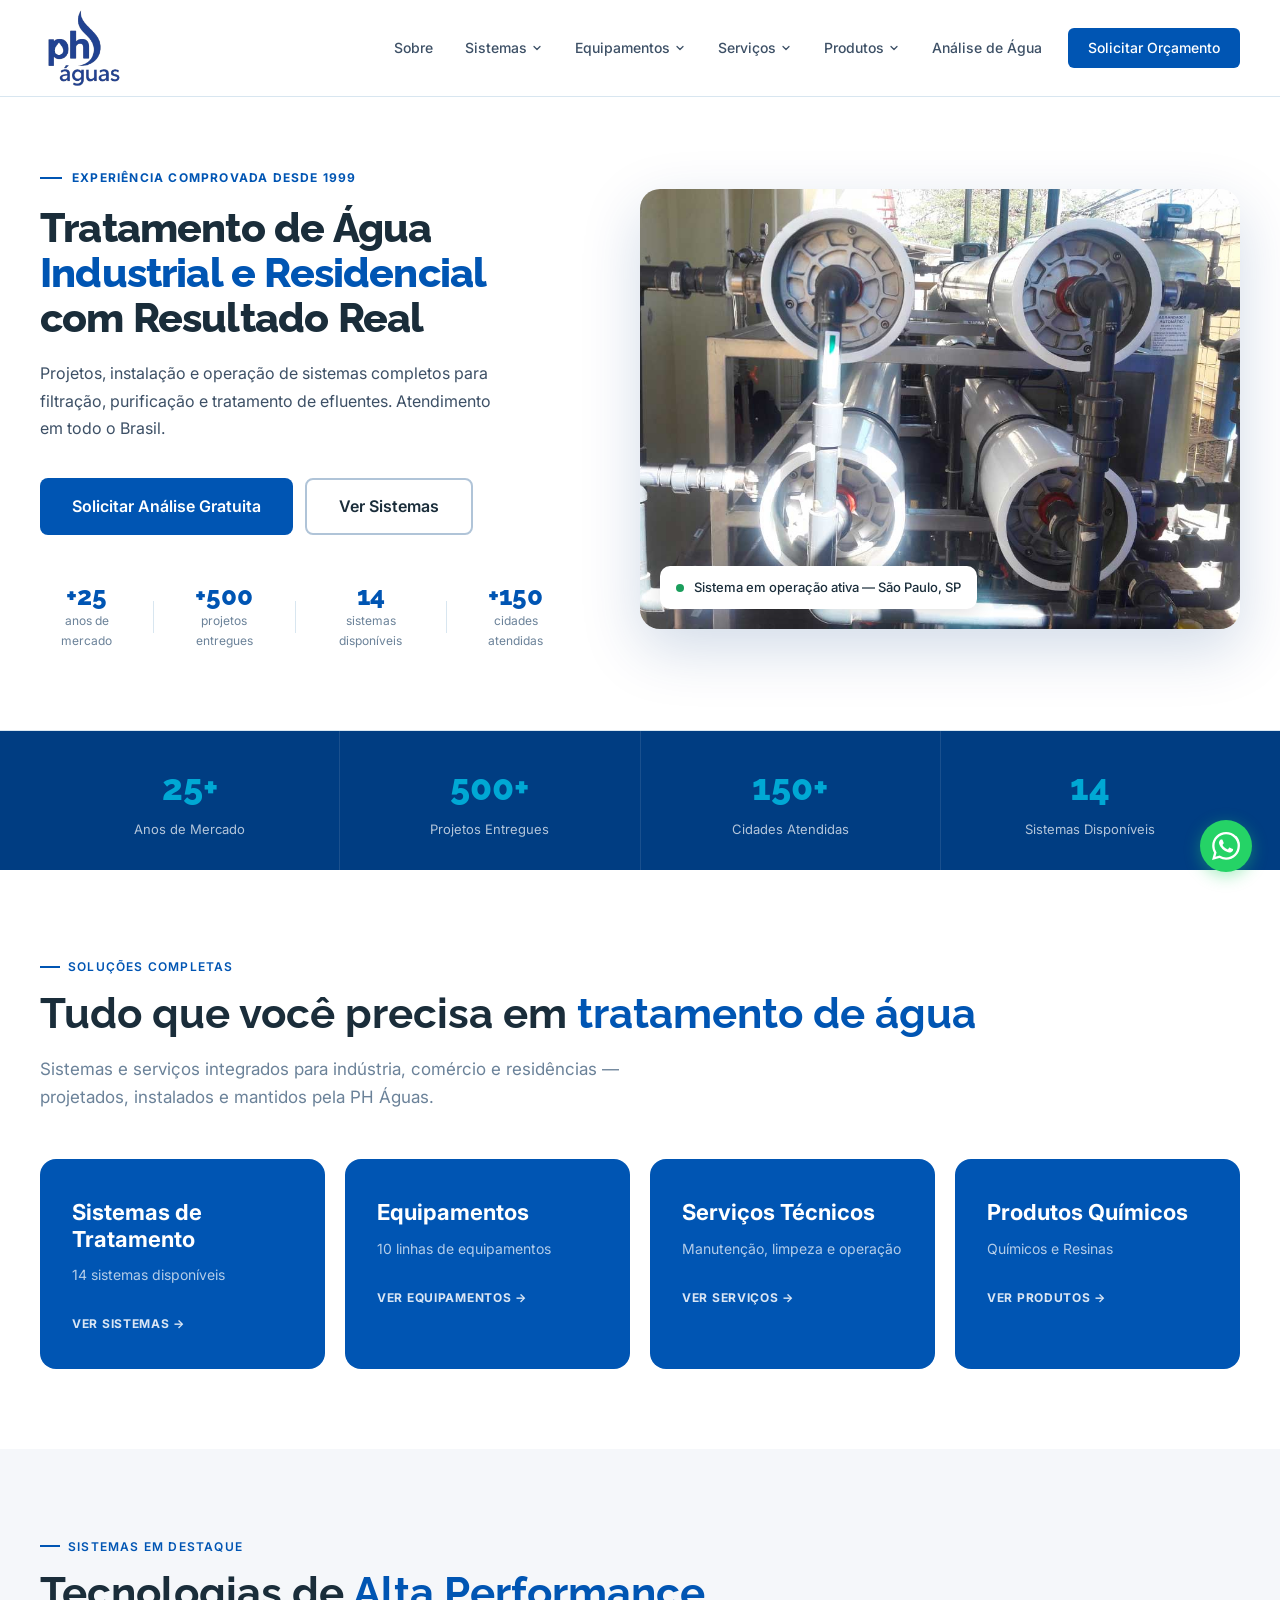
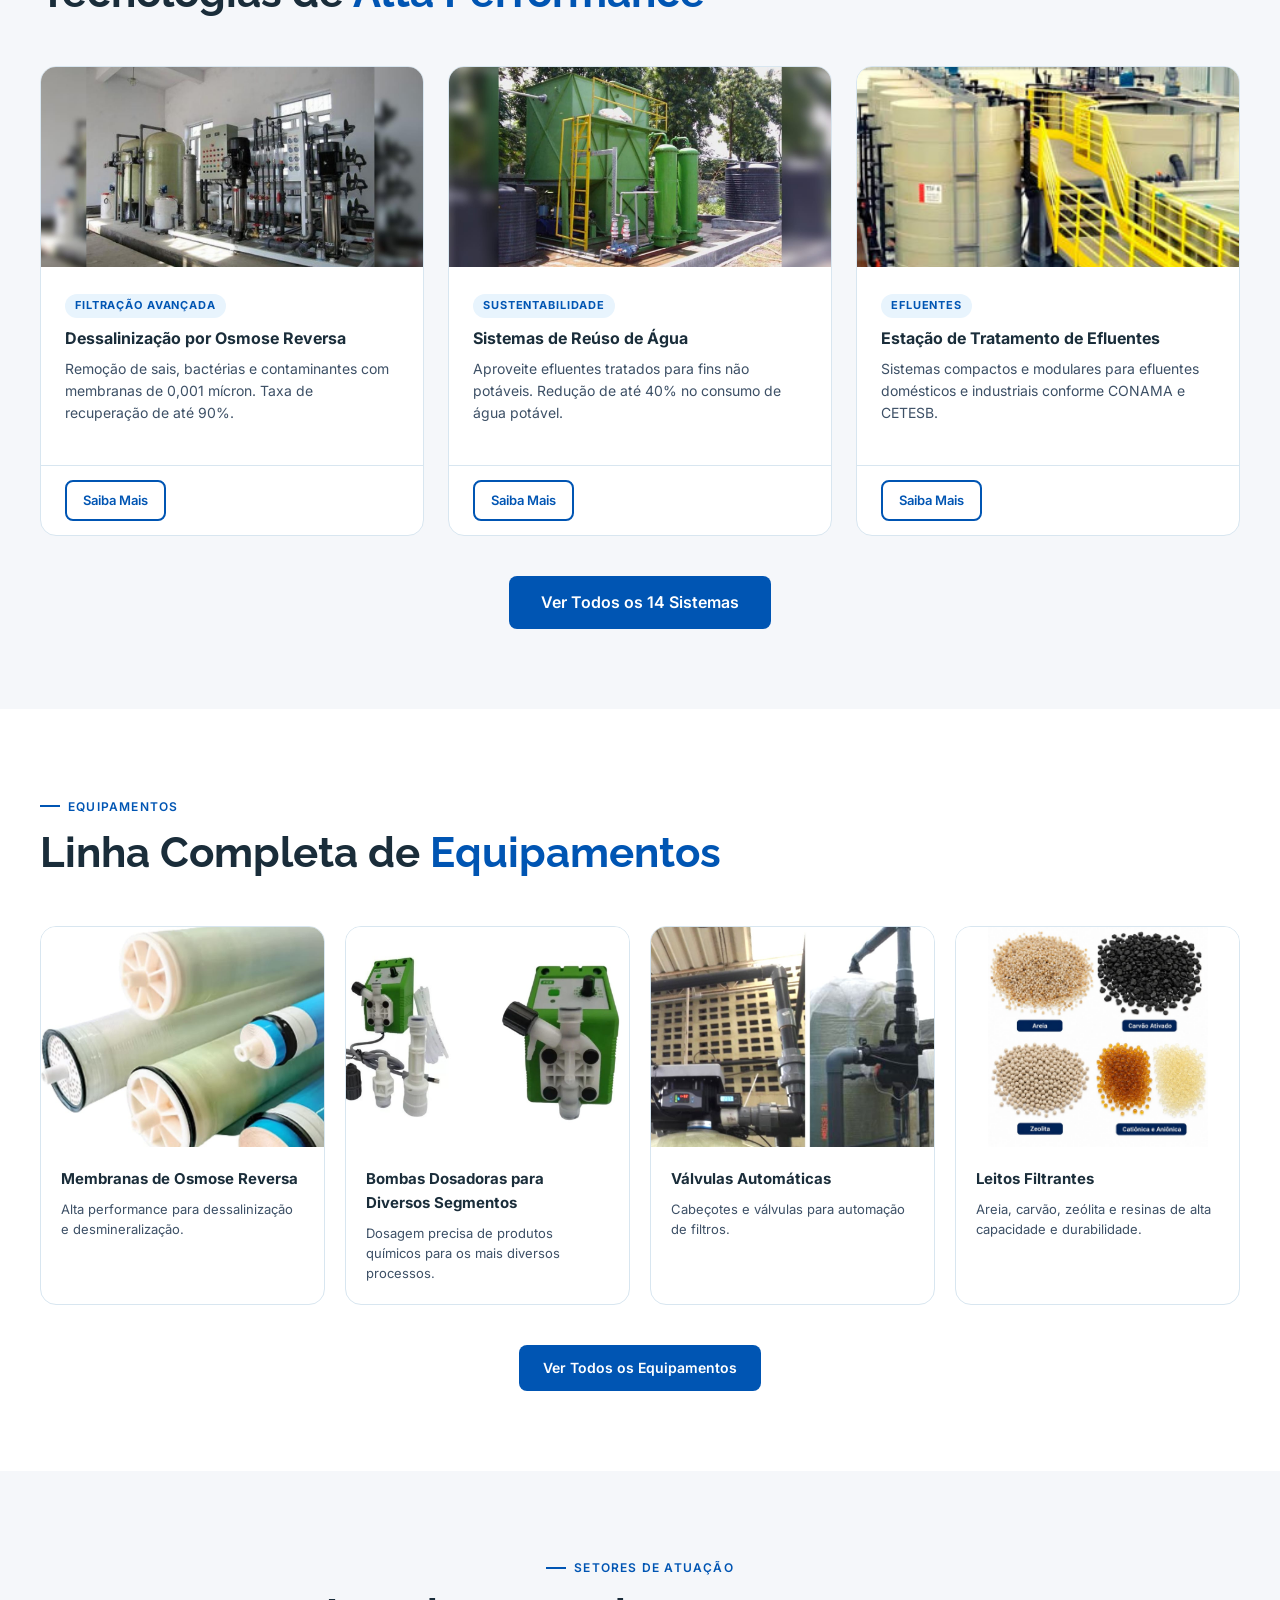
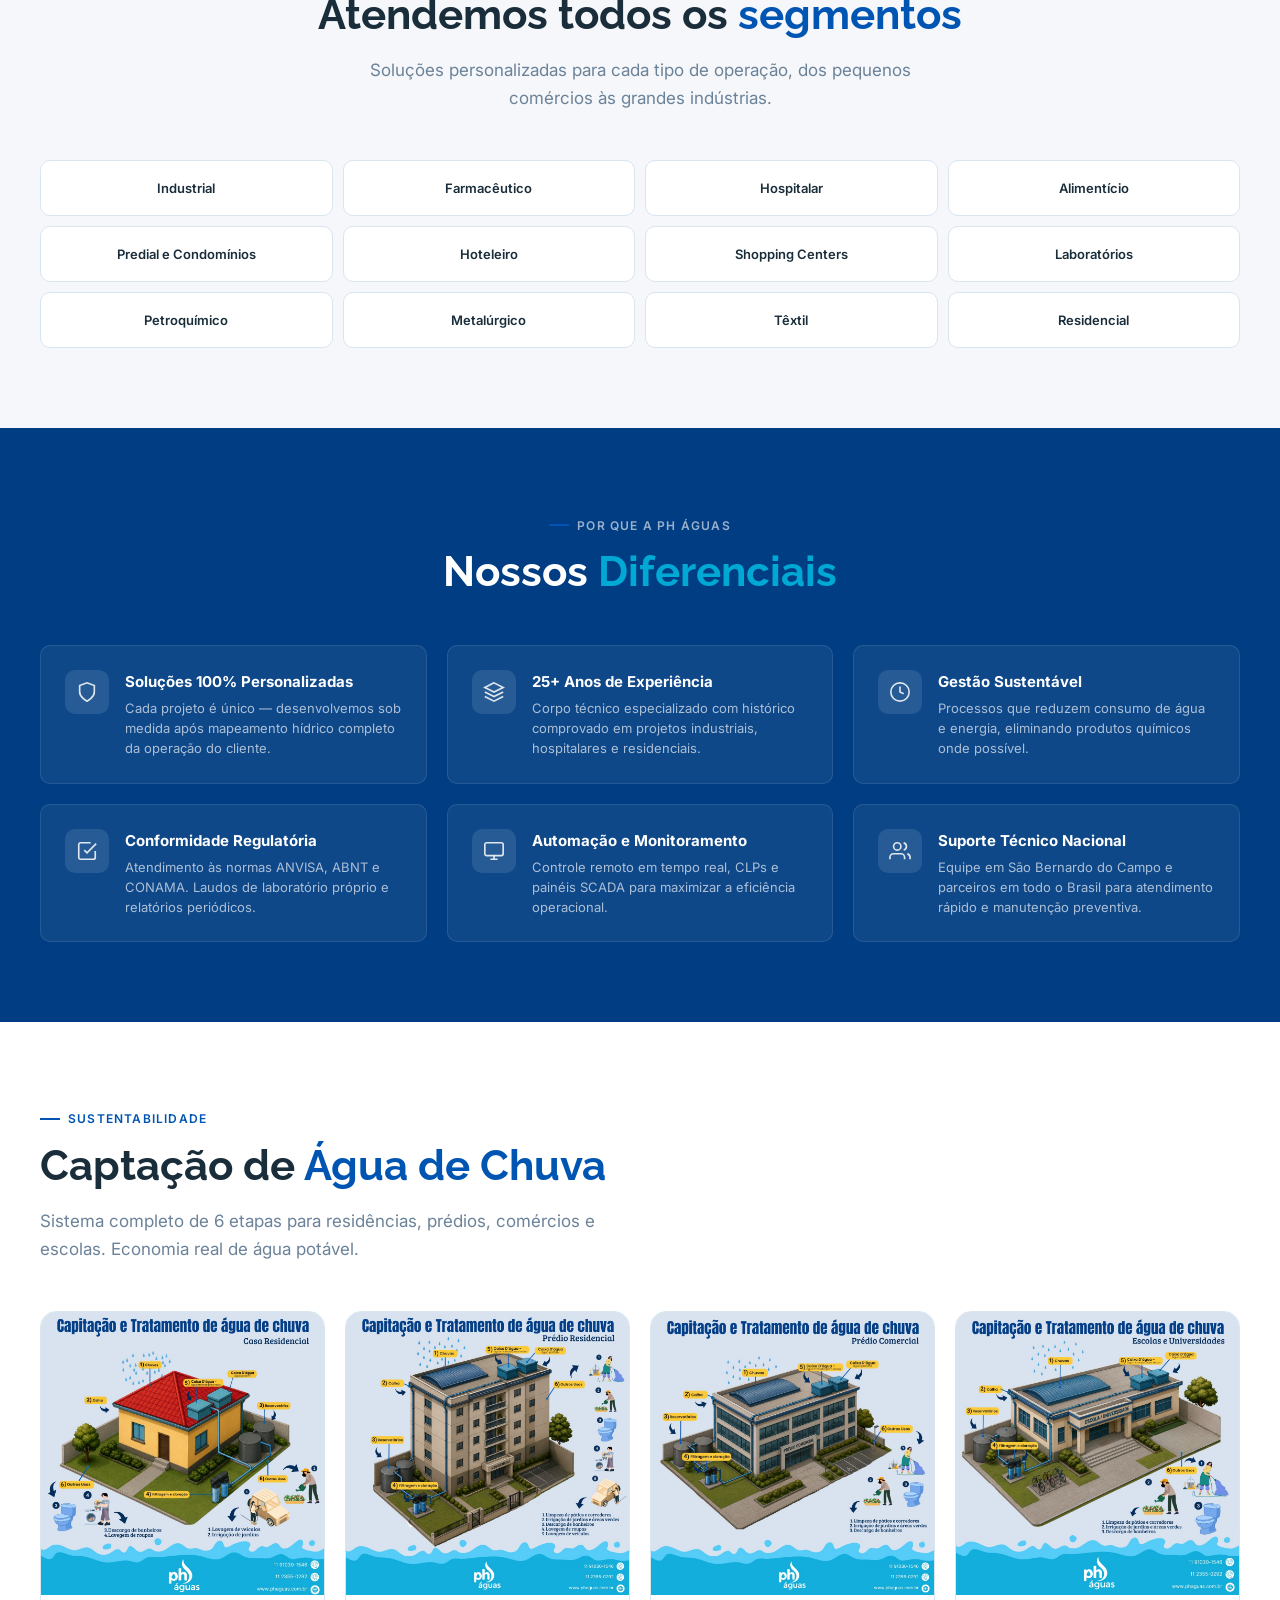
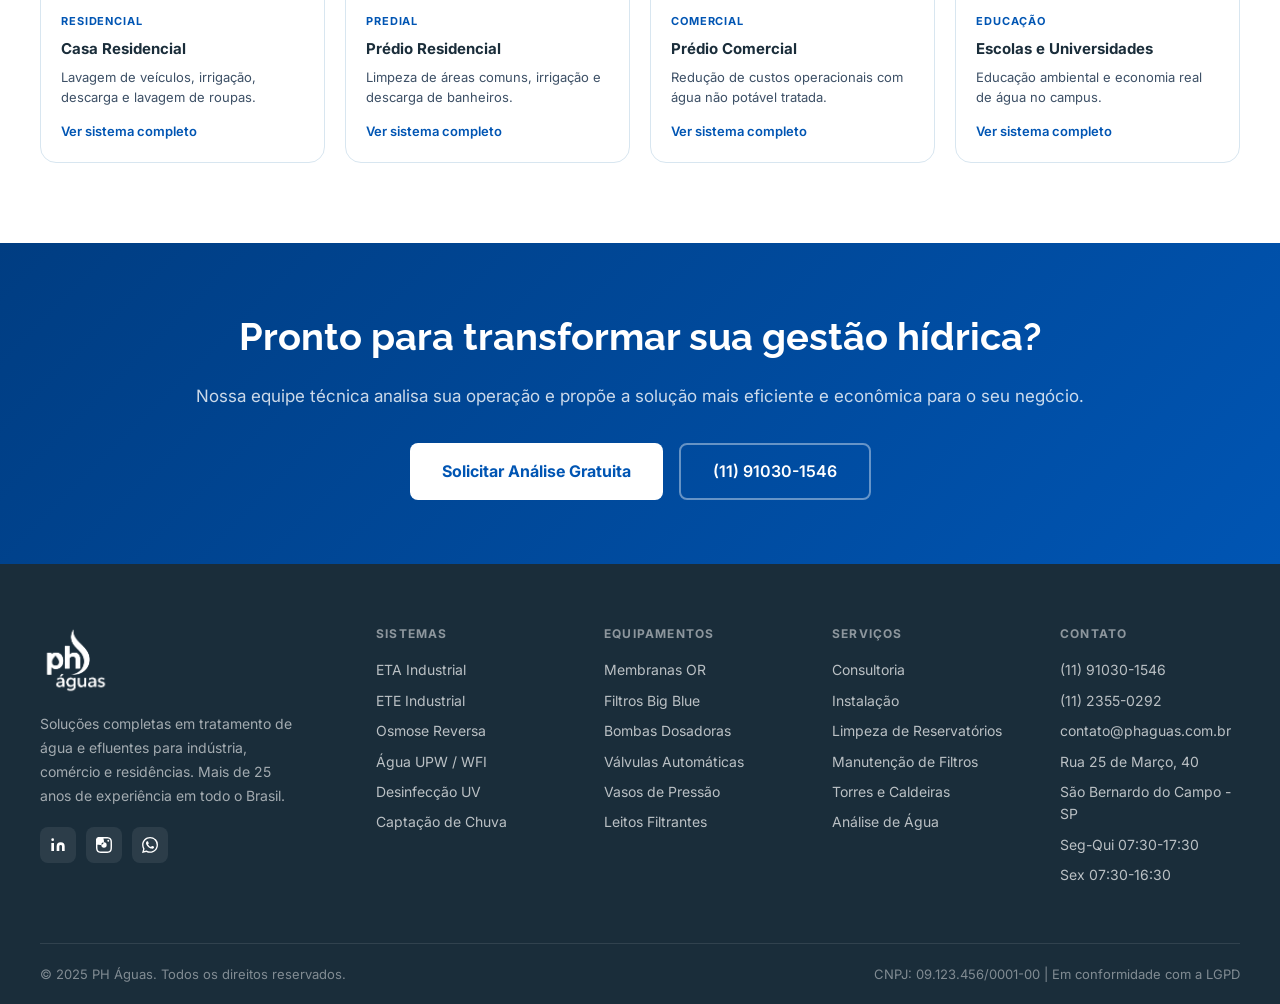
==== commit 478b2fac: "Logo mais visivel: usa versao recortada (sem 50% de espaco vazio) no header, rodape e favicon - A lo" ====
--- a/index.html
+++ b/index.html
@@ -12,7 +12,7 @@
   <meta property="og:image" content="images/sistemas/osmose-reversa.jpg">
   <link rel="preconnect" href="https://fonts.googleapis.com">
   <link href="https://fonts.googleapis.com/css2?family=Inter:wght@300;400;500;600;700&family=Raleway:wght@700;800&display=swap" rel="stylesheet">
-  <link rel="icon" type="image/png" href="images/brand/logo.png">
+  <link rel="icon" type="image/png" href="images/brand/logo-mark.png">
   <link rel="stylesheet" href="styles/main.css">
   <style>
     .category-grid { display: grid; grid-template-columns: repeat(4,1fr); gap: 20px; }
--- a/styles/main.css
+++ b/styles/main.css
@@ -378,7 +378,7 @@
 /* ── FOOTER */
 #footer { background: var(--text-dark); color: var(--white); padding-top: 60px; }
 .footer-grid { display: grid; grid-template-columns: 1.6fr repeat(4,1fr); gap: 48px; padding-bottom: 48px; border-bottom: 1px solid rgba(255,255,255,.1); }
-.footer-brand img { height: 40px; margin-bottom: 16px; filter: brightness(0) invert(1); }
+.footer-brand img { height: 72px; width: auto; margin-bottom: 16px; filter: brightness(0) invert(1); }
 .footer-brand p { font-size: 14px; color: rgba(255,255,255,.6); line-height: 1.7; max-width: 260px; margin-bottom: 20px; }
 .footer-social { display: flex; gap: 10px; }
 .footer-social a { width: 36px; height: 36px; border-radius: 8px; background: rgba(255,255,255,.08); display: flex; align-items: center; justify-content: center; transition: background var(--transition); }
